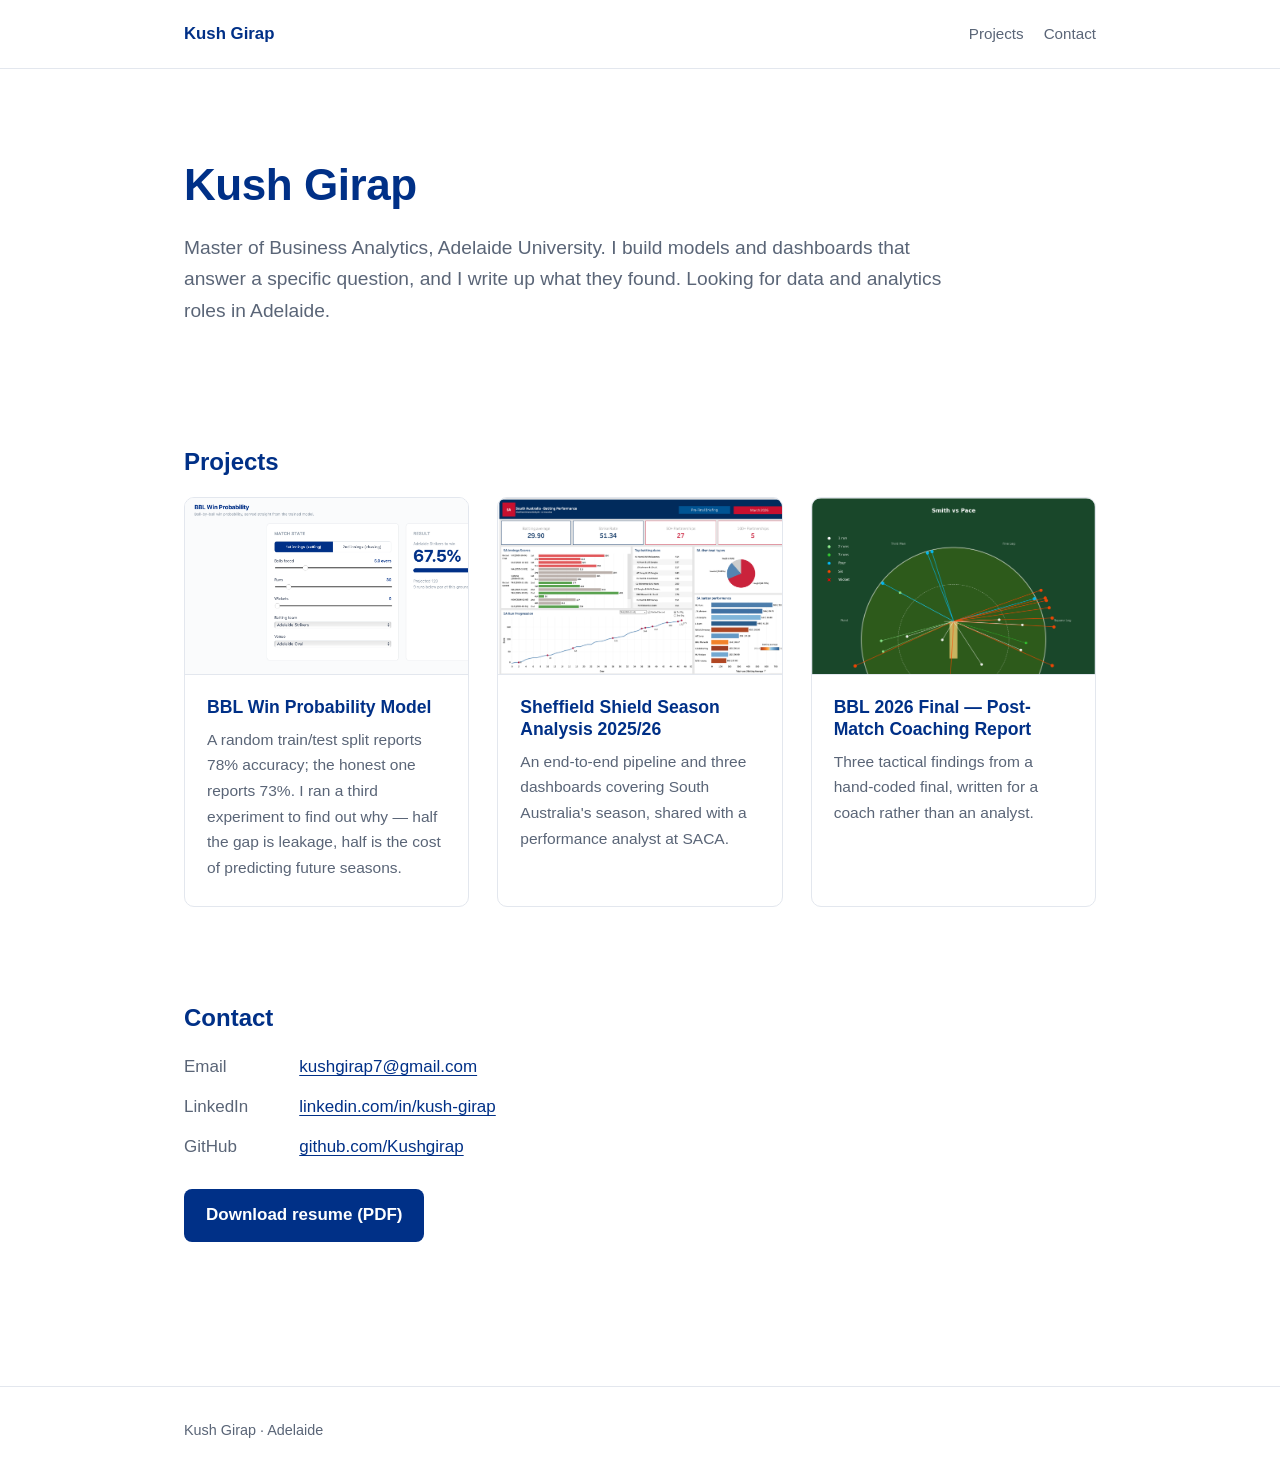
==== index.html @ 8d4a97e7 "Portfolio site: three projects, deployed to GitHub Pages" ====
<!doctype html>
<html lang="en">
<head>
  <meta charset="utf-8">
  <meta name="viewport" content="width=device-width, initial-scale=1">
  <title>Kush Girap — Data &amp; Analytics</title>
  <meta name="description" content="Kush Girap, Master of Business Analytics (Adelaide University). Data and analytics portfolio.">
  <link rel="stylesheet" href="css/style.css">
</head>
<body>

<header class="site-header">
  <div class="wrap">
    <a class="site-name" href="./">Kush Girap</a>
    <nav class="site-nav" aria-label="Main">
      <a href="#projects">Projects</a>
      <a href="#contact">Contact</a>
    </nav>
  </div>
</header>

<main>

  <section class="intro">
    <div class="wrap">
      <h1>Kush Girap</h1>
      <p>
        Master of Business Analytics, Adelaide University. I build models and
        dashboards that answer a specific question, and I write up what they found.
        Looking for data and analytics roles in Adelaide.
      </p>
    </div>
  </section>

  <section class="section" id="projects">
    <div class="wrap">
      <h2>Projects</h2>
      <div class="cards">

        <a class="card" href="projects/bbl-win-probability/">
          <img src="images/bbl-win-probability.png" width="2476" height="1190"
               alt="BBL win probability app showing match state sliders and a 67.5% win probability for Adelaide Strikers">
          <div class="card-body">
            <h3>BBL Win Probability Model</h3>
            <p>A random train/test split reports 78% accuracy; the honest one reports 73%. I ran a third experiment to find out why — half the gap is leakage, half is the cost of predicting future seasons.</p>
          </div>
        </a>

        <a class="card" href="projects/sheffield-shield-2025-26/">
          <img src="images/sheffield-shield-dashboard.png" width="2940" height="1766"
               alt="Tableau dashboard of South Australia batting performance in the 2025/26 Sheffield Shield">
          <div class="card-body">
            <h3>Sheffield Shield Season Analysis 2025/26</h3>
            <p>An end-to-end pipeline and three dashboards covering South Australia's season, shared with a performance analyst at SACA.</p>
          </div>
        </a>

        <a class="card" href="projects/bbl-2026-final-report/">
          <img src="images/bbl-final-wagon-wheel.png" width="1392" height="1392"
               alt="Wagon wheel chart of shots played against pace bowling">
          <div class="card-body">
            <h3>BBL 2026 Final — Post-Match Coaching Report</h3>
            <p>Three tactical findings from a hand-coded final, written for a coach rather than an analyst.</p>
          </div>
        </a>

      </div>
    </div>
  </section>

  <section class="section" id="contact">
    <div class="wrap">
      <h2>Contact</h2>
      <ul class="contact-list">
        <li><span>Email</span> <a href="mailto:kushgirap7@gmail.com">kushgirap7@gmail.com</a></li>
        <li><span>LinkedIn</span> <a href="https://www.linkedin.com/in/kush-girap-a36b3a230">linkedin.com/in/kush-girap</a></li>
        <li><span>GitHub</span> <a href="https://github.com/Kushgirap">github.com/Kushgirap</a></li>
      </ul>
      <a class="button" href="resume.pdf" download="Kush-Girap-Resume.pdf">Download resume (PDF)</a>
    </div>
  </section>

</main>

<footer class="site-footer">
  <div class="wrap">Kush Girap · Adelaide</div>
</footer>

</body>
</html>
---- css/style.css ----
/* Shared styles for every page. Navy on white, system sans-serif. */

:root {
  --navy: #003087;
  --navy-dark: #00205c;
  --text: #1a202c;
  --muted: #5a6577;
  --line: #e3e7ee;
  --tint: #f7f9fc;
  --bg: #ffffff;
  --radius: 10px;
  --max: 960px;
  --gutter: 24px;
}

* { box-sizing: border-box; }

html { -webkit-text-size-adjust: 100%; }

body {
  margin: 0;
  background: var(--bg);
  color: var(--text);
  font-family: -apple-system, BlinkMacSystemFont, "Segoe UI", Roboto,
               "Helvetica Neue", Arial, sans-serif;
  font-size: 17px;
  line-height: 1.65;
}

img { max-width: 100%; height: auto; display: block; }

a { color: var(--navy); text-underline-offset: 3px; }
a:hover { color: var(--navy-dark); }

:focus-visible { outline: 3px solid var(--navy); outline-offset: 3px; }

.wrap {
  max-width: var(--max);
  margin: 0 auto;
  padding: 0 var(--gutter);
}

/* ---------- Header / footer ---------- */

.site-header {
  border-bottom: 1px solid var(--line);
  padding: 20px 0;
}

.site-header .wrap {
  display: flex;
  justify-content: space-between;
  align-items: center;
  gap: 16px;
  flex-wrap: wrap;
}

.site-name {
  font-weight: 700;
  color: var(--navy);
  text-decoration: none;
  font-size: 1.05rem;
}

.site-nav { display: flex; gap: 20px; font-size: 0.95rem; }
.site-nav a { text-decoration: none; color: var(--muted); }
.site-nav a:hover { color: var(--navy); }

.site-footer {
  border-top: 1px solid var(--line);
  margin-top: 96px;
  padding: 32px 0;
  color: var(--muted);
  font-size: 0.9rem;
}

/* ---------- Headings ---------- */

h1, h2, h3 { color: var(--navy); line-height: 1.25; margin: 0; }

h1 { font-size: clamp(2rem, 5vw, 2.75rem); letter-spacing: -0.01em; }
h2 { font-size: 1.5rem; margin-bottom: 20px; }
h3 { font-size: 1.1rem; margin-bottom: 8px; }

.eyebrow {
  text-transform: uppercase;
  letter-spacing: 0.08em;
  font-size: 0.8rem;
  font-weight: 600;
  color: var(--muted);
  margin: 0 0 12px;
}

/* ---------- Landing: intro ---------- */

.intro { padding: 88px 0 72px; }
.intro p {
  font-size: 1.2rem;
  color: var(--muted);
  max-width: 40em;
  margin: 20px 0 0;
}

/* ---------- Landing: project cards ---------- */

.section { padding: 48px 0; }

.cards {
  display: grid;
  grid-template-columns: repeat(auto-fit, minmax(270px, 1fr));
  gap: 28px;
}

.card {
  display: flex;
  flex-direction: column;
  border: 1px solid var(--line);
  border-radius: var(--radius);
  overflow: hidden;
  text-decoration: none;
  color: inherit;
  background: var(--bg);
  transition: border-color 0.15s, box-shadow 0.15s;
}

.card:hover {
  border-color: var(--navy);
  box-shadow: 0 6px 20px rgba(0, 48, 135, 0.08);
}

.card img {
  aspect-ratio: 16 / 10;
  object-fit: cover;
  object-position: top left;
  width: 100%;
  border-bottom: 1px solid var(--line);
  background: var(--tint);
}

.card-body { padding: 22px 22px 26px; }
.card-body p { margin: 0; color: var(--muted); font-size: 0.97rem; }

/* ---------- Contact ---------- */

.contact-list {
  list-style: none;
  padding: 0;
  margin: 0;
  display: grid;
  gap: 12px;
}

.contact-list span {
  display: inline-block;
  min-width: 6.5em;
  color: var(--muted);
}

.button {
  display: inline-block;
  margin-top: 28px;
  padding: 12px 22px;
  background: var(--navy);
  color: #fff;
  border-radius: 8px;
  text-decoration: none;
  font-weight: 600;
}
.button:hover { background: var(--navy-dark); color: #fff; }

.button-outline {
  background: transparent;
  color: var(--navy);
  border: 1.5px solid var(--navy);
}
.button-outline:hover { background: var(--tint); color: var(--navy-dark); }

/* ---------- Project detail pages ---------- */

.back { display: inline-block; margin-top: 40px; font-size: 0.95rem; text-decoration: none; }

.project-head { padding: 32px 0 40px; }
.project-head .lede {
  font-size: 1.2rem;
  color: var(--muted);
  max-width: 38em;
  margin: 18px 0 0;
}

.hero {
  border: 1px solid var(--line);
  border-radius: var(--radius);
  overflow: hidden;
}

.figure-caption { color: var(--muted); font-size: 0.9rem; margin: 12px 0 0; }

.block { padding: 56px 0 0; }
.block p, .block li { max-width: 40em; }
.block ul { padding-left: 1.2em; }
.block li { margin-bottom: 10px; }

.finding { margin-top: 36px; }
.finding:first-of-type { margin-top: 0; }

.metrics {
  display: grid;
  grid-template-columns: repeat(auto-fit, minmax(150px, 1fr));
  gap: 16px;
  margin: 8px 0 12px;
}

.metric {
  border: 1px solid var(--line);
  border-radius: var(--radius);
  padding: 20px;
}

.metric-label {
  text-transform: uppercase;
  letter-spacing: 0.06em;
  font-size: 0.75rem;
  font-weight: 600;
  color: var(--muted);
}

.metric-value {
  display: block;
  font-size: 2rem;
  font-weight: 700;
  color: var(--navy);
  line-height: 1.2;
  margin-top: 6px;
}

.metric-note { font-size: 0.85rem; color: var(--muted); }

/* Horizontal bars for share-of-signal style breakdowns */
.bars { list-style: none; padding: 0; margin: 20px 0; max-width: 40em; }
.bars li { margin-bottom: 14px; max-width: none; }
.bar-label { display: flex; justify-content: space-between; font-size: 0.95rem; }
.bar-track { height: 10px; background: var(--line); border-radius: 5px; margin-top: 6px; }
.bar-fill { height: 100%; background: var(--navy); border-radius: 5px; }
.bar-fill.muted { background: #9aa5b1; }

.table-scroll { overflow-x: auto; }

table { border-collapse: collapse; width: 100%; max-width: 40em; font-size: 0.95rem; }
th, td { text-align: left; padding: 10px 12px; border-bottom: 1px solid var(--line); }
th { color: var(--muted); font-weight: 600; }
td.num, th.num { text-align: right; font-variant-numeric: tabular-nums; }

.links { display: flex; flex-wrap: wrap; gap: 14px; }
.links .button { margin-top: 0; }

/* ---------- Phone ---------- */

@media (max-width: 600px) {
  :root { --gutter: 16px; }
  body { font-size: 16px; }
  .intro { padding: 56px 0 40px; }
  .intro p, .project-head .lede { font-size: 1.08rem; }
  .section { padding: 36px 0; }
  .block { padding-top: 44px; }
  .site-footer { margin-top: 64px; }
  .metric-value { font-size: 1.7rem; }
}
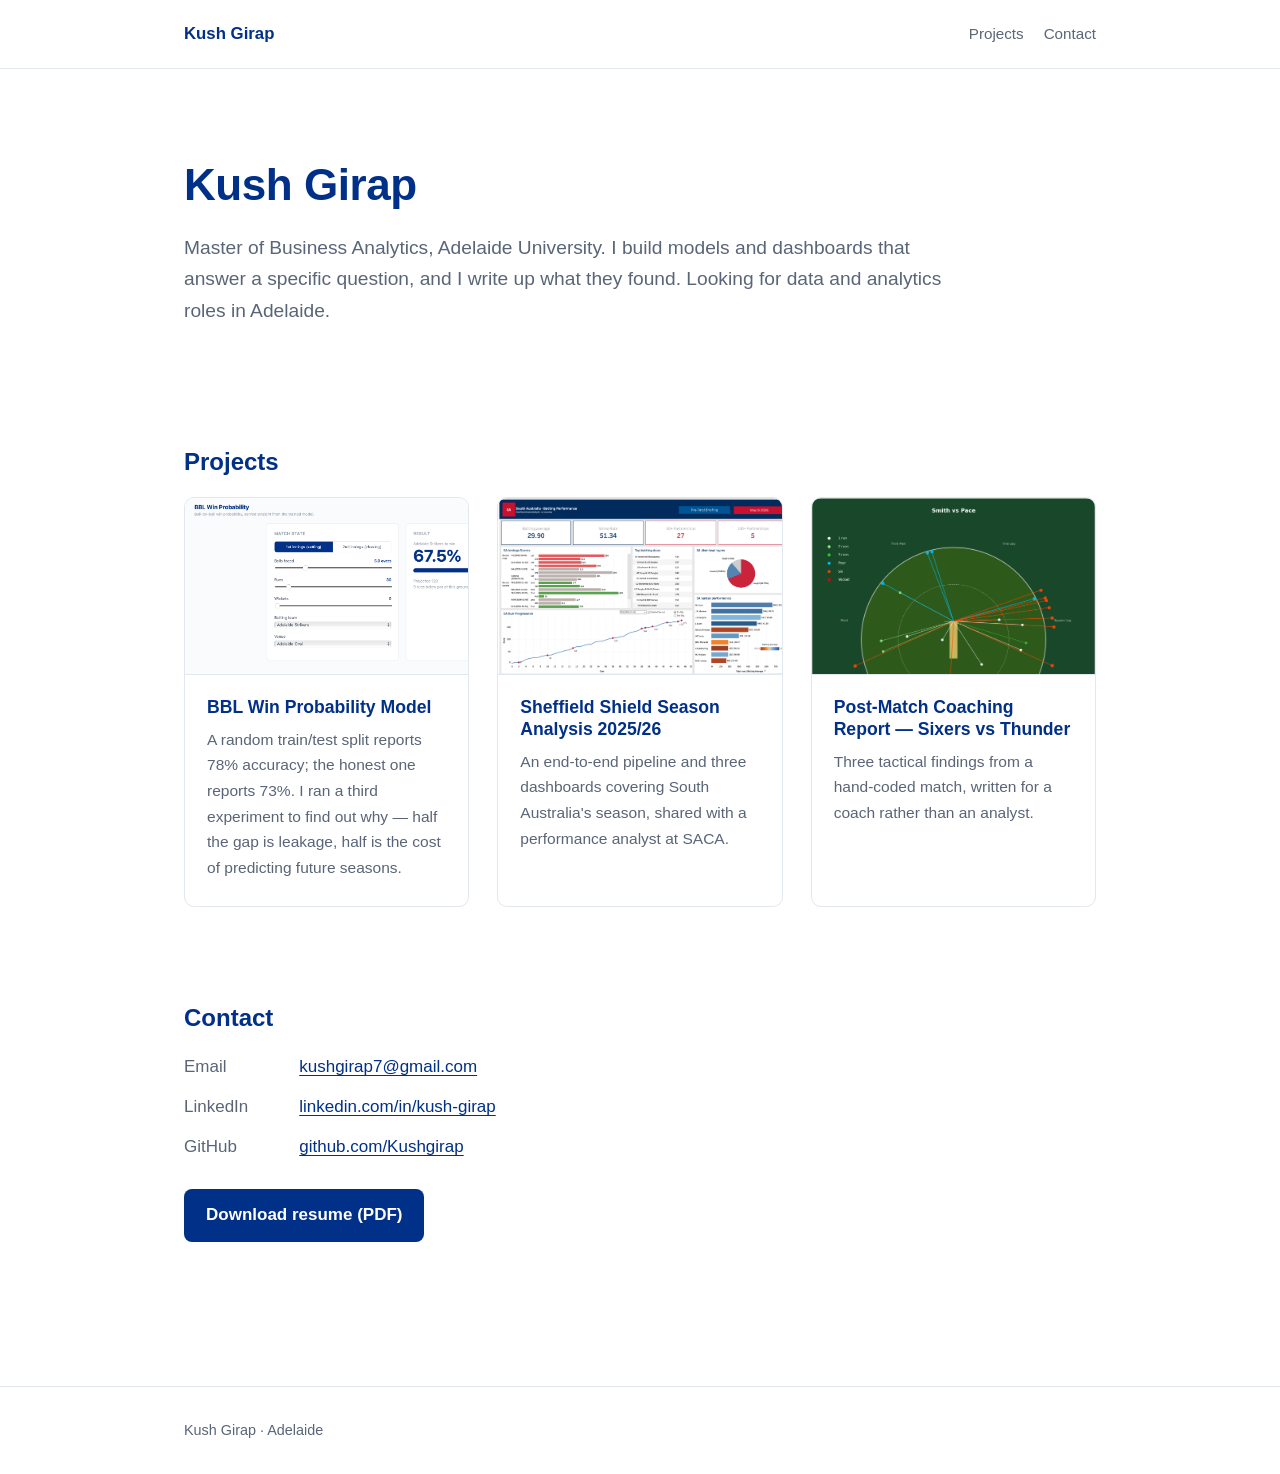
==== commit 64e802d8: "Full-bleed band layout, correct project 3 fixture" ====
--- a/index.html
+++ b/index.html
@@ -55,12 +55,12 @@
           </div>
         </a>
 
-        <a class="card" href="projects/bbl-2026-final-report/">
-          <img src="images/bbl-final-wagon-wheel.png" width="1392" height="1392"
+        <a class="card" href="projects/sixers-vs-thunder-coaching-report/">
+          <img src="images/sixers-thunder-wagon-wheel.png" width="1392" height="1392"
                alt="Wagon wheel chart of shots played against pace bowling">
           <div class="card-body">
-            <h3>BBL 2026 Final — Post-Match Coaching Report</h3>
-            <p>Three tactical findings from a hand-coded final, written for a coach rather than an analyst.</p>
+            <h3>Post-Match Coaching Report — Sixers vs Thunder</h3>
+            <p>Three tactical findings from a hand-coded match, written for a coach rather than an analyst.</p>
           </div>
         </a>
 
--- a/css/style.css
+++ b/css/style.css
@@ -180,6 +180,14 @@
 .back { display: inline-block; margin-top: 40px; font-size: 0.95rem; text-decoration: none; }
 
 .project-head { padding: 32px 0 40px; }
+
+.project-head .dateline {
+  color: var(--muted);
+  font-size: 0.95rem;
+  font-weight: 500;
+  margin: 12px 0 0;
+}
+
 .project-head .lede {
   font-size: 1.2rem;
   color: var(--muted);
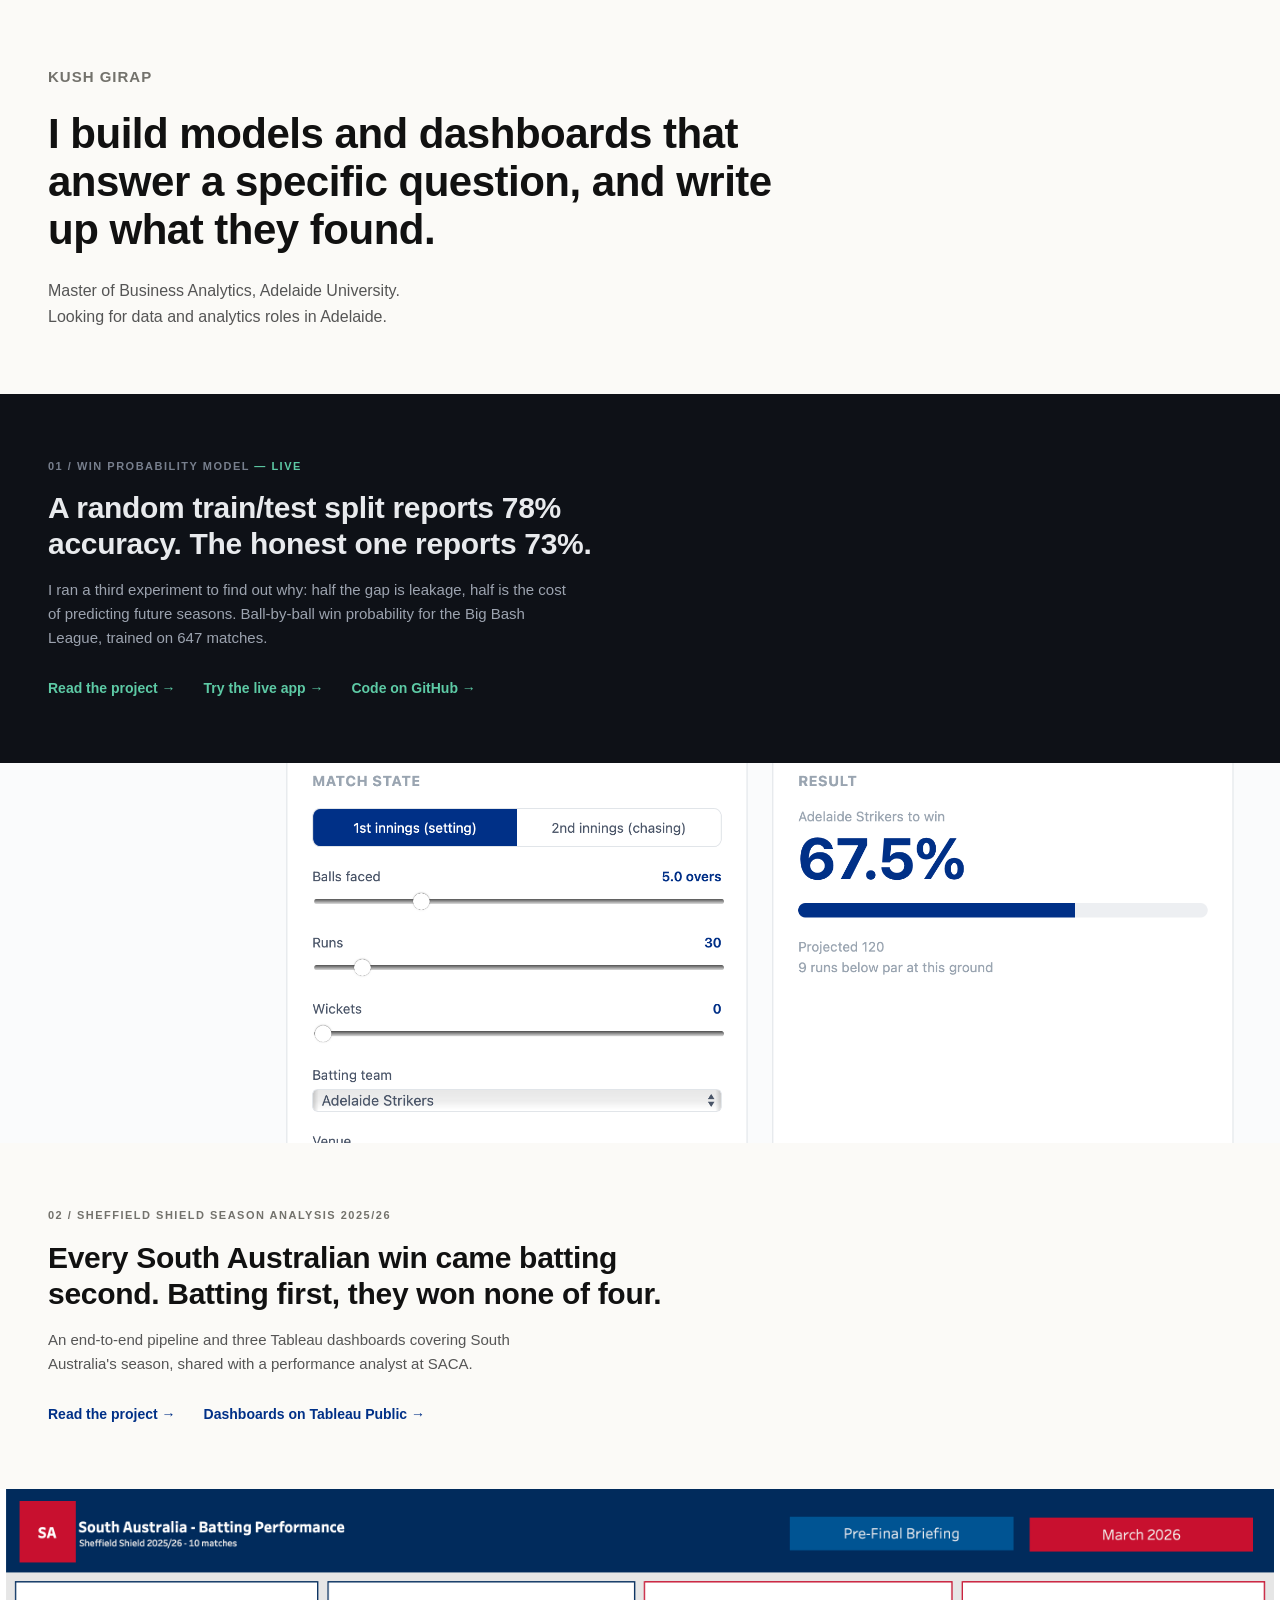
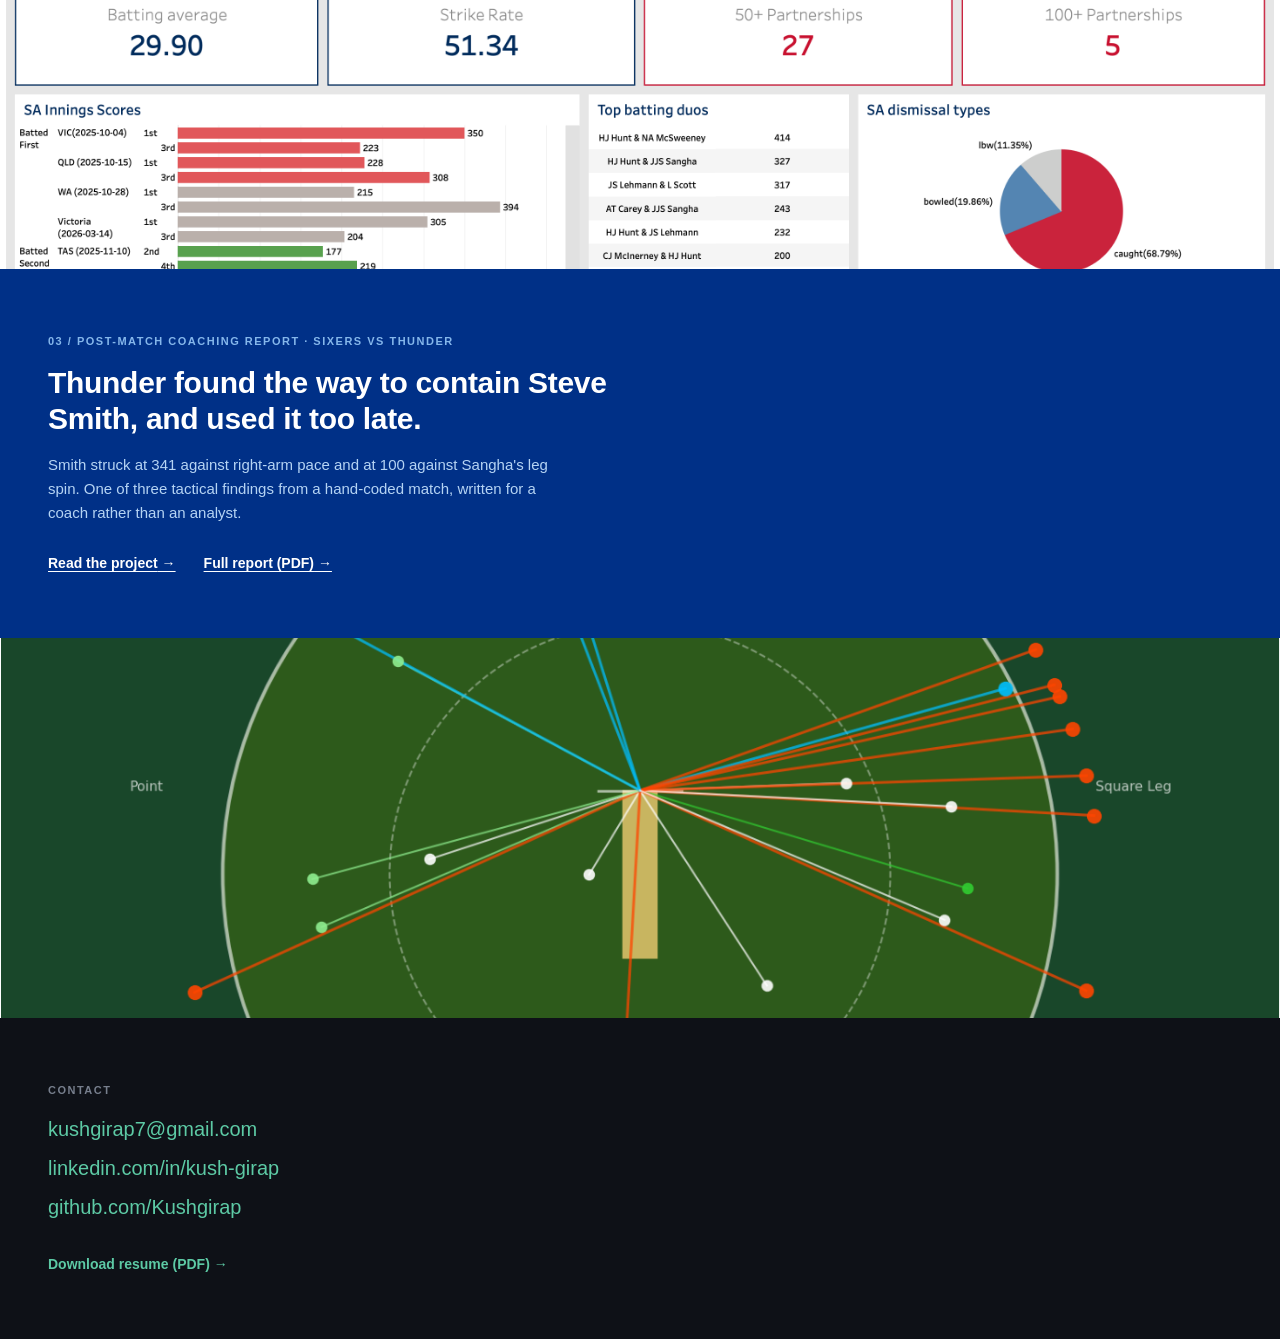
==== commit 62215769: "Full-bleed band layout, correct project 3 fixture" ====
--- a/index.html
+++ b/index.html
@@ -9,82 +9,81 @@
 </head>
 <body>
 
-<header class="site-header">
-  <div class="wrap">
-    <a class="site-name" href="./">Kush Girap</a>
-    <nav class="site-nav" aria-label="Main">
-      <a href="#projects">Projects</a>
-      <a href="#contact">Contact</a>
-    </nav>
-  </div>
-</header>
-
 <main>
 
-  <section class="intro">
-    <div class="wrap">
-      <h1>Kush Girap</h1>
-      <p>
-        Master of Business Analytics, Adelaide University. I build models and
-        dashboards that answer a specific question, and I write up what they found.
-        Looking for data and analytics roles in Adelaide.
-      </p>
+  <section class="band band-cream intro">
+    <h1 class="name">Kush Girap</h1>
+    <p class="position">I build models and dashboards that answer a specific question, and write up what they found.</p>
+    <p class="support">
+      <span>Master of Business Analytics, Adelaide University.</span>
+      <span>Looking for data and analytics roles in Adelaide.</span>
+    </p>
+  </section>
+
+  <section class="band band-dark" aria-labelledby="p1">
+    <p class="label">01 / Win probability model<span class="live"> — Live</span></p>
+    <h2 class="headline" id="p1">A random train/test split reports 78% accuracy. The honest one reports 73%.</h2>
+    <p class="support">
+      I ran a third experiment to find out why: half the gap is leakage, half is the
+      cost of predicting future seasons. Ball-by-ball win probability for the Big Bash
+      League, trained on 647 matches.
+    </p>
+    <div class="text-links">
+      <a class="text-link" href="projects/bbl-win-probability/">Read the project</a>
+      <a class="text-link" href="https://bbl-win-probability.onrender.com">Try the live app</a>
+      <a class="text-link" href="https://github.com/Kushgirap/bbl-win-probability">Code on GitHub</a>
     </div>
   </section>
+  <img class="band-image" src="images/bbl-win-probability.png" width="2476" height="1190"
+       style="object-position: 50% 45%"
+       alt="BBL win probability app showing match state sliders and a 67.5% win probability for Adelaide Strikers">
 
-  <section class="section" id="projects">
-    <div class="wrap">
-      <h2>Projects</h2>
-      <div class="cards">
-
-        <a class="card" href="projects/bbl-win-probability/">
-          <img src="images/bbl-win-probability.png" width="2476" height="1190"
-               alt="BBL win probability app showing match state sliders and a 67.5% win probability for Adelaide Strikers">
-          <div class="card-body">
-            <h3>BBL Win Probability Model</h3>
-            <p>A random train/test split reports 78% accuracy; the honest one reports 73%. I ran a third experiment to find out why — half the gap is leakage, half is the cost of predicting future seasons.</p>
-          </div>
-        </a>
-
-        <a class="card" href="projects/sheffield-shield-2025-26/">
-          <img src="images/sheffield-shield-dashboard.png" width="2940" height="1766"
-               alt="Tableau dashboard of South Australia batting performance in the 2025/26 Sheffield Shield">
-          <div class="card-body">
-            <h3>Sheffield Shield Season Analysis 2025/26</h3>
-            <p>An end-to-end pipeline and three dashboards covering South Australia's season, shared with a performance analyst at SACA.</p>
-          </div>
-        </a>
-
-        <a class="card" href="projects/sixers-vs-thunder-coaching-report/">
-          <img src="images/sixers-thunder-wagon-wheel.png" width="1392" height="1392"
-               alt="Wagon wheel chart of shots played against pace bowling">
-          <div class="card-body">
-            <h3>Post-Match Coaching Report — Sixers vs Thunder</h3>
-            <p>Three tactical findings from a hand-coded match, written for a coach rather than an analyst.</p>
-          </div>
-        </a>
-
-      </div>
+  <section class="band band-cream" aria-labelledby="p2">
+    <p class="label">02 / Sheffield Shield season analysis 2025/26</p>
+    <h2 class="headline" id="p2">Every South Australian win came batting second. Batting first, they won none of four.</h2>
+    <p class="support">
+      An end-to-end pipeline and three Tableau dashboards covering South Australia's
+      season, shared with a performance analyst at SACA.
+    </p>
+    <div class="text-links">
+      <a class="text-link" href="projects/sheffield-shield-2025-26/">Read the project</a>
+      <a class="text-link" href="https://public.tableau.com/app/profile/kush.girap/viz/SASheffieldShield202526-SeasonOverview/Matchresultsoverview">Dashboards on Tableau Public</a>
     </div>
   </section>
+  <img class="band-image" src="images/sheffield-shield-dashboard.png" width="2940" height="1766"
+       style="object-position: 50% 2%"
+       alt="Tableau dashboard of South Australia batting performance in the 2025/26 Sheffield Shield">
 
-  <section class="section" id="contact">
-    <div class="wrap">
-      <h2>Contact</h2>
-      <ul class="contact-list">
-        <li><span>Email</span> <a href="mailto:kushgirap7@gmail.com">kushgirap7@gmail.com</a></li>
-        <li><span>LinkedIn</span> <a href="https://www.linkedin.com/in/kush-girap-a36b3a230">linkedin.com/in/kush-girap</a></li>
-        <li><span>GitHub</span> <a href="https://github.com/Kushgirap">github.com/Kushgirap</a></li>
-      </ul>
-      <a class="button" href="resume.pdf" download="Kush-Girap-Resume.pdf">Download resume (PDF)</a>
+  <section class="band band-navy" aria-labelledby="p3">
+    <p class="label">03 / Post-match coaching report · Sixers vs Thunder</p>
+    <h2 class="headline" id="p3">Thunder found the way to contain Steve Smith, and used it too late.</h2>
+    <p class="support">
+      Smith struck at 341 against right-arm pace and at 100 against Sangha's leg spin.
+      One of three tactical findings from a hand-coded match, written for a coach rather
+      than an analyst.
+    </p>
+    <div class="text-links">
+      <a class="text-link" href="projects/sixers-vs-thunder-coaching-report/">Read the project</a>
+      <a class="text-link" href="sixers-vs-thunder-coaching-report.pdf">Full report (PDF)</a>
+    </div>
+  </section>
+  <img class="band-image" src="images/sixers-thunder-wagon-wheel.png" width="1392" height="1392"
+       style="object-position: 50% 45%"
+       alt="Wagon wheel chart of Steve Smith's shots against pace bowling">
+
+  <section class="band band-dark contact" id="contact" aria-labelledby="contact-label">
+    <h2 class="label" id="contact-label">Contact</h2>
+    <ul class="contact-links">
+      <li><a href="mailto:kushgirap7@gmail.com">kushgirap7@gmail.com</a></li>
+      <li><a href="https://www.linkedin.com/in/kush-girap-a36b3a230">linkedin.com/in/kush-girap</a></li>
+      <li><a href="https://github.com/Kushgirap">github.com/Kushgirap</a></li>
+    </ul>
+    <div class="text-links">
+      <a class="text-link" href="resume.pdf" download="Kush-Girap-Resume.pdf">Download resume (PDF)</a>
     </div>
   </section>
 
 </main>
 
-<footer class="site-footer">
-  <div class="wrap">Kush Girap · Adelaide</div>
-</footer>
-
 </body>
 </html>
--- a/css/style.css
+++ b/css/style.css
@@ -1,16 +1,22 @@
-/* Shared styles for every page. Navy on white, system sans-serif. */
+/* Shared styles for every page. Full-bleed colour bands, system sans-serif. */
 
 :root {
+  --cream: #FBFAF7;
+  --dark: #0E1117;
   --navy: #003087;
-  --navy-dark: #00205c;
-  --text: #1a202c;
-  --muted: #5a6577;
-  --line: #e3e7ee;
-  --tint: #f7f9fc;
-  --bg: #ffffff;
-  --radius: 10px;
-  --max: 960px;
-  --gutter: 24px;
+  --line: #E4E1D9;
+
+  /* Cream-page text, also used by detail-page bodies.
+     Label is darkened from #888780 (3.45:1) to pass 4.5:1 at 11px. */
+  --c-head: #111111;
+  --c-body: #333333;
+  --c-support: #555555;
+  --c-label: #73726C;
+  --c-link: #003087;
+
+  --pad-y: 64px;
+  --pad-x: 48px;
+  --image-h: 380px;
 }
 
 * { box-sizing: border-box; }
@@ -19,257 +25,287 @@
 
 body {
   margin: 0;
-  background: var(--bg);
-  color: var(--text);
+  background: var(--cream);
+  color: var(--c-body);
   font-family: -apple-system, BlinkMacSystemFont, "Segoe UI", Roboto,
                "Helvetica Neue", Arial, sans-serif;
-  font-size: 17px;
-  line-height: 1.65;
+  font-size: 16px;
+  line-height: 1.7;
 }
 
 img { max-width: 100%; height: auto; display: block; }
 
-a { color: var(--navy); text-underline-offset: 3px; }
-a:hover { color: var(--navy-dark); }
-
-:focus-visible { outline: 3px solid var(--navy); outline-offset: 3px; }
-
-.wrap {
-  max-width: var(--max);
-  margin: 0 auto;
-  padding: 0 var(--gutter);
-}
-
-/* ---------- Header / footer ---------- */
-
-.site-header {
-  border-bottom: 1px solid var(--line);
-  padding: 20px 0;
-}
-
-.site-header .wrap {
+a { color: var(--c-link); text-underline-offset: 3px; }
+
+:focus-visible { outline: 2px solid currentColor; outline-offset: 3px; }
+
+h1, h2, h3 { margin: 0; color: var(--c-head); }
+
+/* ---------- Bands ---------- */
+
+.band {
+  padding: var(--pad-y) var(--pad-x);
+  color: var(--b-support);
+}
+
+/* Each band sets its own palette; children read these variables. */
+.band-cream {
+  background: var(--cream);
+  --b-head: #111111;
+  --b-support: #555555;
+  --b-label: #73726C;
+  --b-link: #003087;
+}
+
+.band-dark {
+  background: var(--dark);
+  /* Label lightened from #6B7280 (3.91:1) to pass 4.5:1 at 11px. */
+  --b-head: #E8EAED;
+  --b-support: #9CA3AF;
+  --b-label: #777F8D;
+  --b-link: #5DCAA5;
+}
+
+.band-navy {
+  background: var(--navy);
+  --b-head: #FFFFFF;
+  --b-support: #B5D4F4;
+  --b-label: #85B7EB;
+  --b-link: #FFFFFF;
+}
+
+.label {
+  margin: 0 0 16px;
+  font-size: 11px;
+  letter-spacing: 1.5px;
+  text-transform: uppercase;
+  font-weight: 600;
+  line-height: 1.5;
+  color: var(--b-label, var(--c-label));
+}
+
+.label .live { color: #5DCAA5; }
+
+.headline {
+  max-width: 620px;
+  font-size: 30px;
+  line-height: 1.2;
+  font-weight: 650;
+  letter-spacing: -0.3px;
+  color: var(--b-head);
+}
+
+.support {
+  max-width: 520px;
+  margin: 16px 0 0;
+  font-size: 15px;
+  line-height: 1.6;
+  color: var(--b-support);
+}
+
+/* Inline text links with a trailing arrow */
+.text-links {
   display: flex;
-  justify-content: space-between;
-  align-items: center;
-  gap: 16px;
   flex-wrap: wrap;
-}
-
-.site-name {
-  font-weight: 700;
-  color: var(--navy);
+  gap: 8px 28px;
+  margin-top: 28px;
+}
+
+.text-link {
+  font-size: 14px;
+  font-weight: 600;
+  line-height: 1.5;
+  color: var(--b-link, var(--c-link));
   text-decoration: none;
-  font-size: 1.05rem;
-}
-
-.site-nav { display: flex; gap: 20px; font-size: 0.95rem; }
-.site-nav a { text-decoration: none; color: var(--muted); }
-.site-nav a:hover { color: var(--navy); }
-
-.site-footer {
-  border-top: 1px solid var(--line);
-  margin-top: 96px;
-  padding: 32px 0;
-  color: var(--muted);
-  font-size: 0.9rem;
-}
-
-/* ---------- Headings ---------- */
-
-h1, h2, h3 { color: var(--navy); line-height: 1.25; margin: 0; }
-
-h1 { font-size: clamp(2rem, 5vw, 2.75rem); letter-spacing: -0.01em; }
-h2 { font-size: 1.5rem; margin-bottom: 20px; }
-h3 { font-size: 1.1rem; margin-bottom: 8px; }
-
-.eyebrow {
+}
+.text-link::after { content: " \2192"; }
+.text-link:hover { text-decoration: underline; }
+
+.band-navy .text-link { text-decoration: underline; }
+
+/* Images sit flush between bands */
+.band-image {
+  width: 100%;
+  height: var(--image-h);
+  max-width: none;
+  object-fit: cover;
+}
+
+/* ---------- Landing: intro ---------- */
+
+.intro .name {
+  margin: 0 0 20px;
+  font-size: 15px;
+  letter-spacing: 1px;
   text-transform: uppercase;
-  letter-spacing: 0.08em;
-  font-size: 0.8rem;
-  font-weight: 600;
-  color: var(--muted);
-  margin: 0 0 12px;
-}
-
-/* ---------- Landing: intro ---------- */
-
-.intro { padding: 88px 0 72px; }
-.intro p {
-  font-size: 1.2rem;
-  color: var(--muted);
-  max-width: 40em;
-  margin: 20px 0 0;
-}
-
-/* ---------- Landing: project cards ---------- */
-
-.section { padding: 48px 0; }
-
-.cards {
-  display: grid;
-  grid-template-columns: repeat(auto-fit, minmax(270px, 1fr));
-  gap: 28px;
-}
-
-.card {
-  display: flex;
-  flex-direction: column;
+  font-weight: 600;
+  color: var(--b-label);
+}
+
+.intro .position {
+  max-width: 760px;
+  margin: 0;
+  font-size: 42px;
+  line-height: 1.15;
+  letter-spacing: -0.5px;
+  font-weight: 650;
+  color: var(--b-head);
+}
+
+.intro .support { font-size: 16px; margin-top: 24px; }
+.intro .support span { display: block; }
+
+/* ---------- Landing: contact ---------- */
+
+.contact-links {
+  list-style: none;
+  margin: 0;
+  padding: 0;
+}
+
+.contact-links li + li { margin-top: 10px; }
+
+.contact-links a {
+  font-size: 20px;
+  line-height: 1.4;
+  color: var(--b-link);
+  text-decoration: none;
+  overflow-wrap: anywhere;
+}
+.contact-links a:hover { text-decoration: underline; }
+
+.contact .text-links { margin-top: 32px; }
+
+/* ---------- Detail pages ---------- */
+
+.back {
+  display: inline-block;
+  margin-bottom: 32px;
+  font-size: 14px;
+  font-weight: 600;
+  color: var(--b-link);
+  text-decoration: none;
+}
+.back::before { content: "\2190  "; }
+.back:hover { text-decoration: underline; }
+
+.band-navy .back { text-decoration: underline; }
+
+/* The cream header band sits on a cream page, so give it an edge */
+.detail-head.band-cream { border-bottom: 1px solid var(--line); }
+
+.dateline {
+  margin: 14px 0 0;
+  font-size: 14px;
+  font-weight: 600;
+  color: var(--b-support);
+}
+
+.wrap { padding: 0 var(--pad-x); }
+
+.hero {
+  margin: 48px 0 0;
+  max-width: 960px;
   border: 1px solid var(--line);
-  border-radius: var(--radius);
   overflow: hidden;
-  text-decoration: none;
-  color: inherit;
-  background: var(--bg);
-  transition: border-color 0.15s, box-shadow 0.15s;
-}
-
-.card:hover {
-  border-color: var(--navy);
-  box-shadow: 0 6px 20px rgba(0, 48, 135, 0.08);
-}
-
-.card img {
-  aspect-ratio: 16 / 10;
-  object-fit: cover;
-  object-position: top left;
-  width: 100%;
-  border-bottom: 1px solid var(--line);
-  background: var(--tint);
-}
-
-.card-body { padding: 22px 22px 26px; }
-.card-body p { margin: 0; color: var(--muted); font-size: 0.97rem; }
-
-/* ---------- Contact ---------- */
-
-.contact-list {
-  list-style: none;
-  padding: 0;
-  margin: 0;
-  display: grid;
-  gap: 12px;
-}
-
-.contact-list span {
-  display: inline-block;
-  min-width: 6.5em;
-  color: var(--muted);
-}
-
-.button {
-  display: inline-block;
-  margin-top: 28px;
-  padding: 12px 22px;
-  background: var(--navy);
-  color: #fff;
-  border-radius: 8px;
-  text-decoration: none;
-  font-weight: 600;
-}
-.button:hover { background: var(--navy-dark); color: #fff; }
-
-.button-outline {
-  background: transparent;
-  color: var(--navy);
-  border: 1.5px solid var(--navy);
-}
-.button-outline:hover { background: var(--tint); color: var(--navy-dark); }
-
-/* ---------- Project detail pages ---------- */
-
-.back { display: inline-block; margin-top: 40px; font-size: 0.95rem; text-decoration: none; }
-
-.project-head { padding: 32px 0 40px; }
-
-.project-head .dateline {
-  color: var(--muted);
-  font-size: 0.95rem;
-  font-weight: 500;
+  background: #fff;
+}
+
+.hero-narrow { max-width: 640px; }
+
+.figure-caption {
   margin: 12px 0 0;
-}
-
-.project-head .lede {
-  font-size: 1.2rem;
-  color: var(--muted);
-  max-width: 38em;
-  margin: 18px 0 0;
-}
-
-.hero {
-  border: 1px solid var(--line);
-  border-radius: var(--radius);
-  overflow: hidden;
-}
-
-.figure-caption { color: var(--muted); font-size: 0.9rem; margin: 12px 0 0; }
-
-.block { padding: 56px 0 0; }
+  font-size: 14px;
+  color: var(--c-label);
+}
+
+.block { padding-top: 56px; }
+.block h2 { font-size: 22px; line-height: 1.3; margin-bottom: 16px; }
+.block h3 { font-size: 17px; line-height: 1.4; margin-bottom: 8px; }
 .block p, .block li { max-width: 40em; }
 .block ul { padding-left: 1.2em; }
 .block li { margin-bottom: 10px; }
 
 .finding { margin-top: 36px; }
 .finding:first-of-type { margin-top: 0; }
+
+.stack {
+  margin: 24px 0 0;
+  font-size: 11px;
+  letter-spacing: 1.5px;
+  text-transform: uppercase;
+  font-weight: 600;
+  color: var(--c-label);
+}
 
 .metrics {
   display: grid;
   grid-template-columns: repeat(auto-fit, minmax(150px, 1fr));
   gap: 16px;
+  max-width: 760px;
   margin: 8px 0 12px;
 }
 
 .metric {
   border: 1px solid var(--line);
-  border-radius: var(--radius);
+  background: #fff;
   padding: 20px;
 }
 
 .metric-label {
+  font-size: 11px;
+  letter-spacing: 1.5px;
   text-transform: uppercase;
-  letter-spacing: 0.06em;
-  font-size: 0.75rem;
-  font-weight: 600;
-  color: var(--muted);
+  font-weight: 600;
+  color: var(--c-label);
 }
 
 .metric-value {
   display: block;
-  font-size: 2rem;
-  font-weight: 700;
+  margin-top: 6px;
+  font-size: 30px;
+  line-height: 1.2;
+  font-weight: 650;
   color: var(--navy);
-  line-height: 1.2;
-  margin-top: 6px;
-}
-
-.metric-note { font-size: 0.85rem; color: var(--muted); }
-
-/* Horizontal bars for share-of-signal style breakdowns */
+}
+
+.metric-note { font-size: 14px; color: var(--c-support); }
+
+/* Horizontal bars for share-of-signal breakdowns */
 .bars { list-style: none; padding: 0; margin: 20px 0; max-width: 40em; }
 .bars li { margin-bottom: 14px; max-width: none; }
-.bar-label { display: flex; justify-content: space-between; font-size: 0.95rem; }
-.bar-track { height: 10px; background: var(--line); border-radius: 5px; margin-top: 6px; }
-.bar-fill { height: 100%; background: var(--navy); border-radius: 5px; }
-.bar-fill.muted { background: #9aa5b1; }
+.bar-label { display: flex; justify-content: space-between; gap: 16px; font-size: 15px; }
+.bar-track { height: 8px; background: var(--line); margin-top: 6px; }
+.bar-fill { height: 100%; background: var(--navy); }
+.bar-fill.muted { background: #A3A19A; }
 
 .table-scroll { overflow-x: auto; }
 
-table { border-collapse: collapse; width: 100%; max-width: 40em; font-size: 0.95rem; }
+table { border-collapse: collapse; width: 100%; max-width: 40em; font-size: 15px; }
 th, td { text-align: left; padding: 10px 12px; border-bottom: 1px solid var(--line); }
-th { color: var(--muted); font-weight: 600; }
+th { color: var(--c-label); font-weight: 600; font-size: 14px; }
 td.num, th.num { text-align: right; font-variant-numeric: tabular-nums; }
 
-.links { display: flex; flex-wrap: wrap; gap: 14px; }
-.links .button { margin-top: 0; }
+.site-footer {
+  margin-top: 96px;
+  padding: 32px var(--pad-x);
+  border-top: 1px solid var(--line);
+  font-size: 14px;
+  color: var(--c-label);
+}
+.site-footer .wrap { padding: 0; }
 
 /* ---------- Phone ---------- */
 
-@media (max-width: 600px) {
-  :root { --gutter: 16px; }
-  body { font-size: 16px; }
-  .intro { padding: 56px 0 40px; }
-  .intro p, .project-head .lede { font-size: 1.08rem; }
-  .section { padding: 36px 0; }
+@media (max-width: 640px) {
+  :root {
+    --pad-y: 40px;
+    --pad-x: 24px;
+    --image-h: 220px;
+  }
+  .headline { font-size: 22px; }
+  .intro .position { font-size: 28px; }
   .block { padding-top: 44px; }
+  .metric-value { font-size: 26px; }
   .site-footer { margin-top: 64px; }
-  .metric-value { font-size: 1.7rem; }
-}
+}
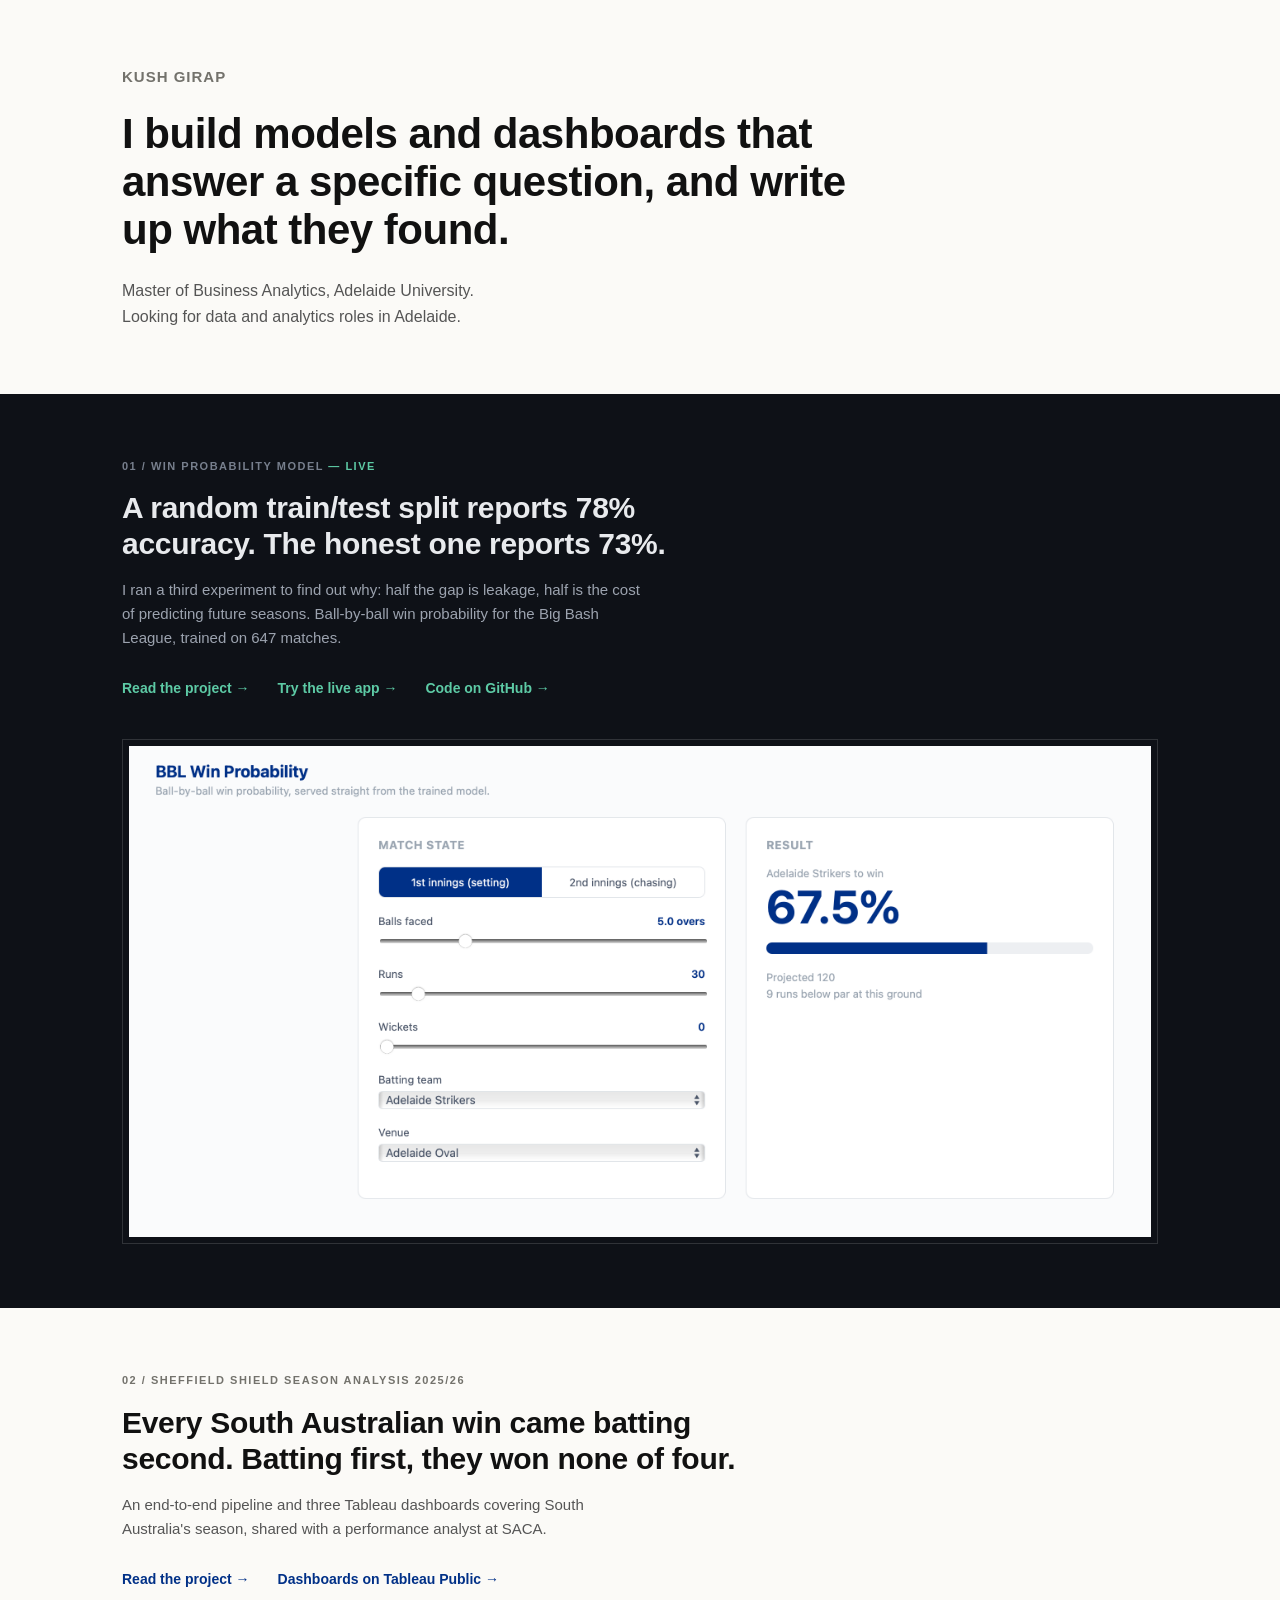
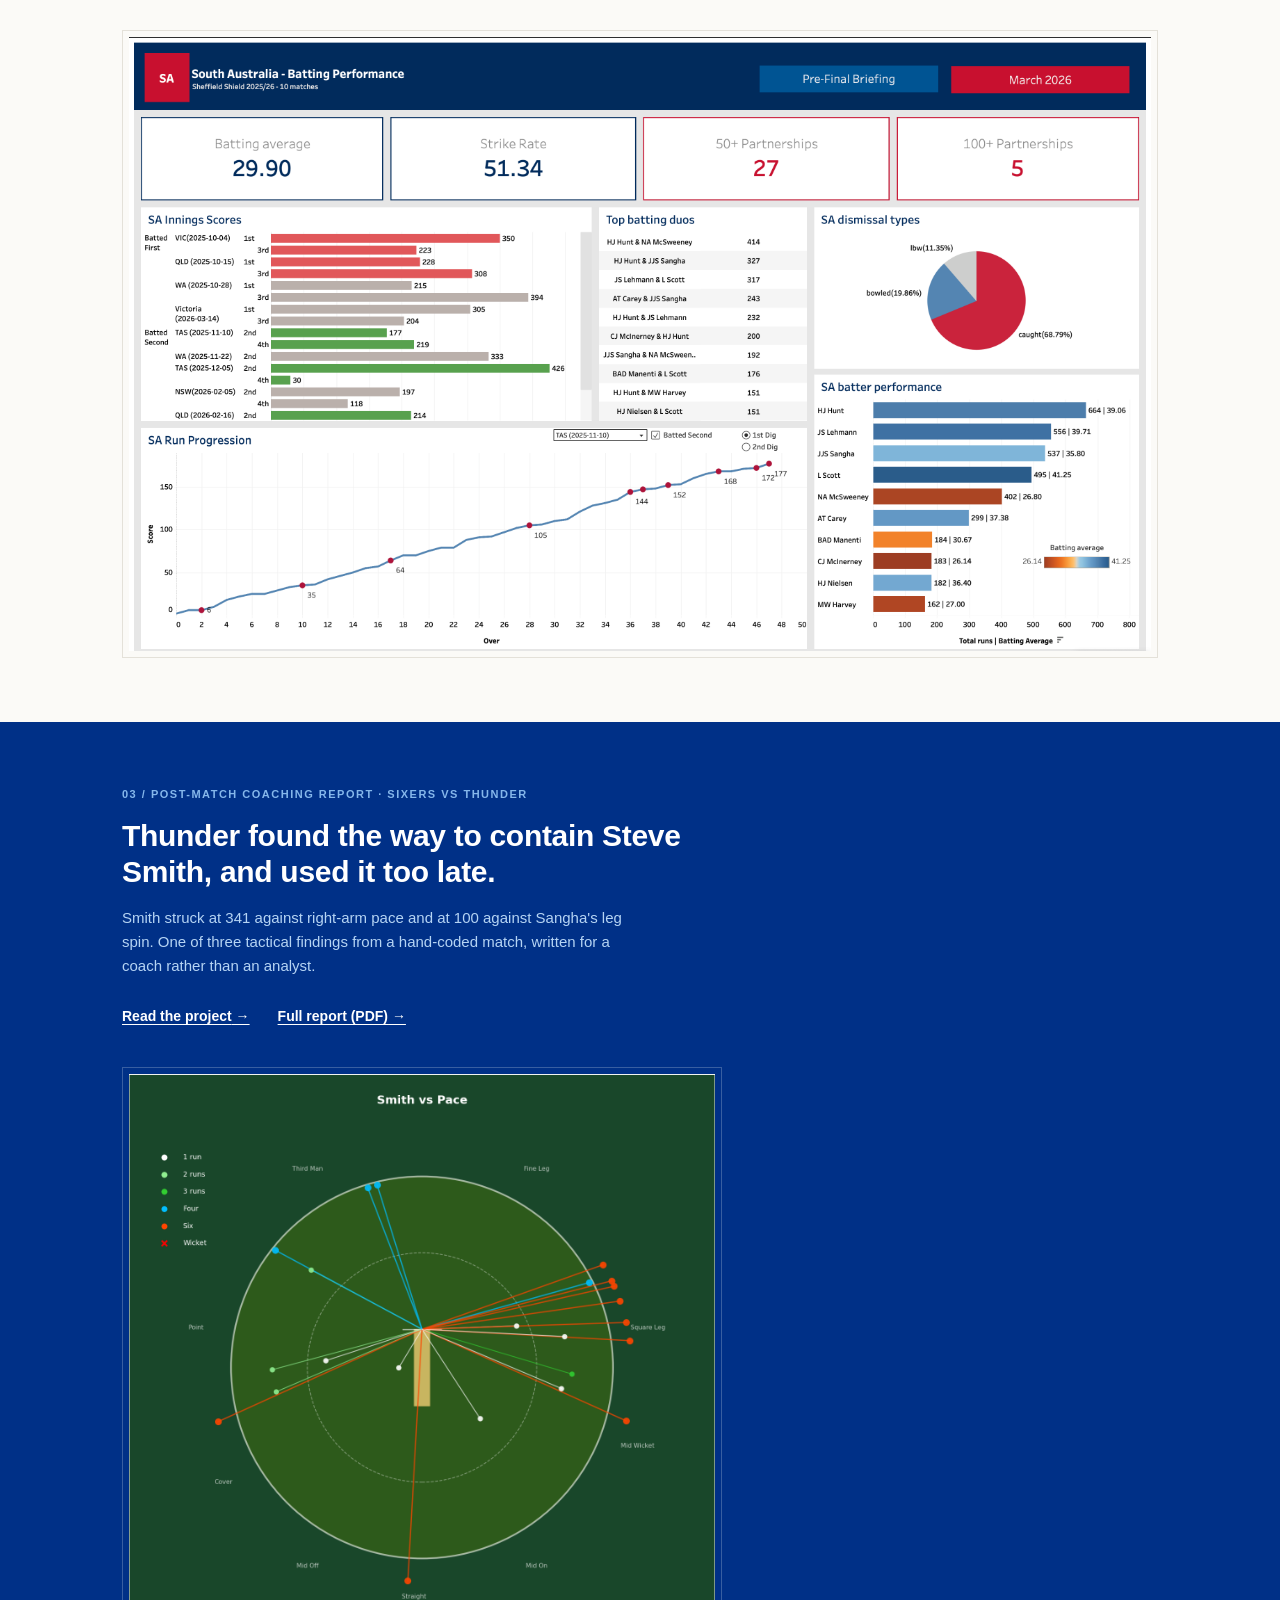
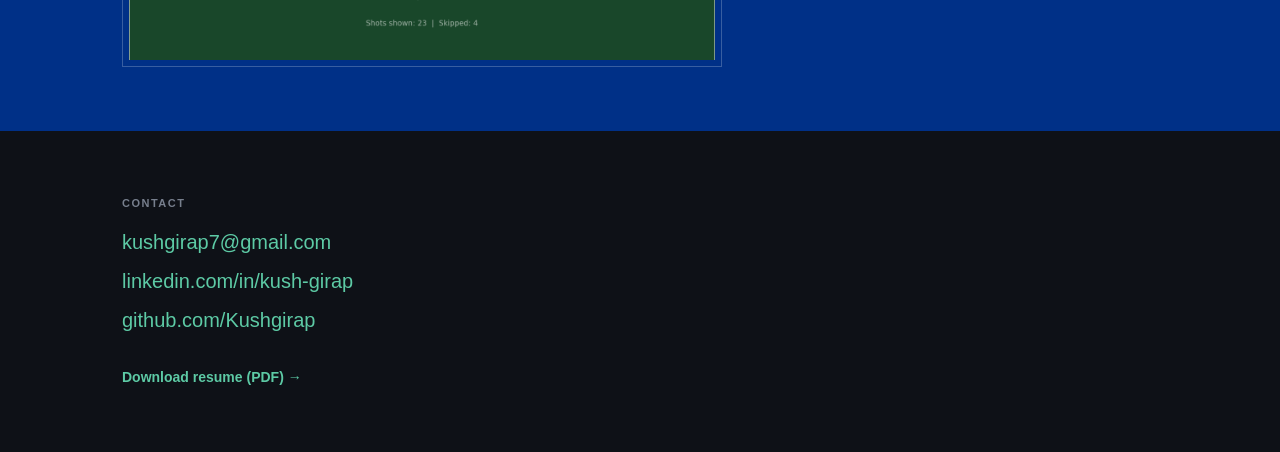
==== commit ae1740a9: "Centre content container, stop cropping screenshots" ====
--- a/index.html
+++ b/index.html
@@ -12,74 +12,87 @@
 <main>
 
   <section class="band band-cream intro">
-    <h1 class="name">Kush Girap</h1>
-    <p class="position">I build models and dashboards that answer a specific question, and write up what they found.</p>
-    <p class="support">
-      <span>Master of Business Analytics, Adelaide University.</span>
-      <span>Looking for data and analytics roles in Adelaide.</span>
-    </p>
+    <div class="container">
+      <h1 class="name">Kush Girap</h1>
+      <p class="position">I build models and dashboards that answer a specific question, and write up what they found.</p>
+      <p class="support">
+        <span>Master of Business Analytics, Adelaide University.</span>
+        <span>Looking for data and analytics roles in Adelaide.</span>
+      </p>
+    </div>
   </section>
 
   <section class="band band-dark" aria-labelledby="p1">
-    <p class="label">01 / Win probability model<span class="live"> — Live</span></p>
-    <h2 class="headline" id="p1">A random train/test split reports 78% accuracy. The honest one reports 73%.</h2>
-    <p class="support">
-      I ran a third experiment to find out why: half the gap is leakage, half is the
-      cost of predicting future seasons. Ball-by-ball win probability for the Big Bash
-      League, trained on 647 matches.
-    </p>
-    <div class="text-links">
-      <a class="text-link" href="projects/bbl-win-probability/">Read the project</a>
-      <a class="text-link" href="https://bbl-win-probability.onrender.com">Try the live app</a>
-      <a class="text-link" href="https://github.com/Kushgirap/bbl-win-probability">Code on GitHub</a>
+    <div class="container">
+      <p class="label">01 / Win probability model<span class="live"> — Live</span></p>
+      <h2 class="headline" id="p1">A random train/test split reports 78% accuracy. The honest one reports 73%.</h2>
+      <p class="support">
+        I ran a third experiment to find out why: half the gap is leakage, half is the
+        cost of predicting future seasons. Ball-by-ball win probability for the Big Bash
+        League, trained on 647 matches.
+      </p>
+      <div class="text-links">
+        <a class="text-link" href="projects/bbl-win-probability/">Read the project</a>
+        <a class="text-link" href="https://bbl-win-probability.onrender.com">Try the live app</a>
+        <a class="text-link" href="https://github.com/Kushgirap/bbl-win-probability">Code on GitHub</a>
+      </div>
+      <figure class="shot">
+        <img src="images/bbl-win-probability.png" width="2476" height="1190"
+             alt="BBL win probability app showing match state sliders and a 67.5% win probability for Adelaide Strikers">
+      </figure>
     </div>
   </section>
-  <img class="band-image" src="images/bbl-win-probability.png" width="2476" height="1190"
-       style="object-position: 50% 45%"
-       alt="BBL win probability app showing match state sliders and a 67.5% win probability for Adelaide Strikers">
 
   <section class="band band-cream" aria-labelledby="p2">
-    <p class="label">02 / Sheffield Shield season analysis 2025/26</p>
-    <h2 class="headline" id="p2">Every South Australian win came batting second. Batting first, they won none of four.</h2>
-    <p class="support">
-      An end-to-end pipeline and three Tableau dashboards covering South Australia's
-      season, shared with a performance analyst at SACA.
-    </p>
-    <div class="text-links">
-      <a class="text-link" href="projects/sheffield-shield-2025-26/">Read the project</a>
-      <a class="text-link" href="https://public.tableau.com/app/profile/kush.girap/viz/SASheffieldShield202526-SeasonOverview/Matchresultsoverview">Dashboards on Tableau Public</a>
+    <div class="container">
+      <p class="label">02 / Sheffield Shield season analysis 2025/26</p>
+      <h2 class="headline" id="p2">Every South Australian win came batting second. Batting first, they won none of four.</h2>
+      <p class="support">
+        An end-to-end pipeline and three Tableau dashboards covering South Australia's
+        season, shared with a performance analyst at SACA.
+      </p>
+      <div class="text-links">
+        <a class="text-link" href="projects/sheffield-shield-2025-26/">Read the project</a>
+        <a class="text-link" href="https://public.tableau.com/app/profile/kush.girap/viz/SASheffieldShield202526-SeasonOverview/Matchresultsoverview">Dashboards on Tableau Public</a>
+      </div>
+      <figure class="shot">
+        <img src="images/sheffield-shield-dashboard.png" width="2940" height="1766"
+             alt="Tableau dashboard of South Australia batting performance in the 2025/26 Sheffield Shield">
+      </figure>
     </div>
   </section>
-  <img class="band-image" src="images/sheffield-shield-dashboard.png" width="2940" height="1766"
-       style="object-position: 50% 2%"
-       alt="Tableau dashboard of South Australia batting performance in the 2025/26 Sheffield Shield">
 
   <section class="band band-navy" aria-labelledby="p3">
-    <p class="label">03 / Post-match coaching report · Sixers vs Thunder</p>
-    <h2 class="headline" id="p3">Thunder found the way to contain Steve Smith, and used it too late.</h2>
-    <p class="support">
-      Smith struck at 341 against right-arm pace and at 100 against Sangha's leg spin.
-      One of three tactical findings from a hand-coded match, written for a coach rather
-      than an analyst.
-    </p>
-    <div class="text-links">
-      <a class="text-link" href="projects/sixers-vs-thunder-coaching-report/">Read the project</a>
-      <a class="text-link" href="sixers-vs-thunder-coaching-report.pdf">Full report (PDF)</a>
+    <div class="container">
+      <p class="label">03 / Post-match coaching report · Sixers vs Thunder</p>
+      <h2 class="headline" id="p3">Thunder found the way to contain Steve Smith, and used it too late.</h2>
+      <p class="support">
+        Smith struck at 341 against right-arm pace and at 100 against Sangha's leg spin.
+        One of three tactical findings from a hand-coded match, written for a coach rather
+        than an analyst.
+      </p>
+      <div class="text-links">
+        <a class="text-link" href="projects/sixers-vs-thunder-coaching-report/">Read the project</a>
+        <a class="text-link" href="sixers-vs-thunder-coaching-report.pdf">Full report (PDF)</a>
+      </div>
+      <figure class="shot shot-narrow">
+        <img src="images/sixers-thunder-wagon-wheel.png" width="1392" height="1392"
+             alt="Wagon wheel chart of Steve Smith's shots against pace bowling">
+      </figure>
     </div>
   </section>
-  <img class="band-image" src="images/sixers-thunder-wagon-wheel.png" width="1392" height="1392"
-       style="object-position: 50% 45%"
-       alt="Wagon wheel chart of Steve Smith's shots against pace bowling">
 
   <section class="band band-dark contact" id="contact" aria-labelledby="contact-label">
-    <h2 class="label" id="contact-label">Contact</h2>
-    <ul class="contact-links">
-      <li><a href="mailto:kushgirap7@gmail.com">kushgirap7@gmail.com</a></li>
-      <li><a href="https://www.linkedin.com/in/kush-girap-a36b3a230">linkedin.com/in/kush-girap</a></li>
-      <li><a href="https://github.com/Kushgirap">github.com/Kushgirap</a></li>
-    </ul>
-    <div class="text-links">
-      <a class="text-link" href="resume.pdf" download="Kush-Girap-Resume.pdf">Download resume (PDF)</a>
+    <div class="container">
+      <h2 class="label" id="contact-label">Contact</h2>
+      <ul class="contact-links">
+        <li><a href="mailto:kushgirap7@gmail.com">kushgirap7@gmail.com</a></li>
+        <li><a href="https://www.linkedin.com/in/kush-girap-a36b3a230">linkedin.com/in/kush-girap</a></li>
+        <li><a href="https://github.com/Kushgirap">github.com/Kushgirap</a></li>
+      </ul>
+      <div class="text-links">
+        <a class="text-link" href="resume.pdf" download="Kush-Girap-Resume.pdf">Download resume (PDF)</a>
+      </div>
     </div>
   </section>
 
--- a/css/style.css
+++ b/css/style.css
@@ -15,8 +15,7 @@
   --c-link: #003087;
 
   --pad-y: 64px;
-  --pad-x: 48px;
-  --image-h: 380px;
+  --pad-x: 32px;
 }
 
 * { box-sizing: border-box; }
@@ -43,8 +42,15 @@
 
 /* ---------- Bands ---------- */
 
+/* Shared content column: every band and every detail page lines up on it */
+.container {
+  max-width: 1100px;
+  margin: 0 auto;
+  padding: 0 var(--pad-x);
+}
+
 .band {
-  padding: var(--pad-y) var(--pad-x);
+  padding: var(--pad-y) 0;
   color: var(--b-support);
 }
 
@@ -55,6 +61,7 @@
   --b-support: #555555;
   --b-label: #73726C;
   --b-link: #003087;
+  --b-frame: #E4E1D9;
 }
 
 .band-dark {
@@ -64,6 +71,7 @@
   --b-support: #9CA3AF;
   --b-label: #777F8D;
   --b-link: #5DCAA5;
+  --b-frame: rgba(255, 255, 255, 0.14);
 }
 
 .band-navy {
@@ -72,6 +80,7 @@
   --b-support: #B5D4F4;
   --b-label: #85B7EB;
   --b-link: #FFFFFF;
+  --b-frame: rgba(255, 255, 255, 0.22);
 }
 
 .label {
@@ -123,13 +132,21 @@
 
 .band-navy .text-link { text-decoration: underline; }
 
-/* Images sit flush between bands */
-.band-image {
+/* Screenshots: whole image at its natural aspect ratio, framed, on the content edge */
+.shot {
+  margin: 40px 0 0;
+  max-width: 1100px;
+  padding: 6px;
+  border: 1px solid var(--b-frame, var(--line));
+}
+
+.shot img {
   width: 100%;
-  height: var(--image-h);
-  max-width: none;
-  object-fit: cover;
-}
+  height: auto;
+  object-fit: contain;
+}
+
+.shot-narrow { max-width: 600px; }
 
 /* ---------- Landing: intro ---------- */
 
@@ -201,17 +218,6 @@
   color: var(--b-support);
 }
 
-.wrap { padding: 0 var(--pad-x); }
-
-.hero {
-  margin: 48px 0 0;
-  max-width: 960px;
-  border: 1px solid var(--line);
-  overflow: hidden;
-  background: #fff;
-}
-
-.hero-narrow { max-width: 640px; }
 
 .figure-caption {
   margin: 12px 0 0;
@@ -288,12 +294,11 @@
 
 .site-footer {
   margin-top: 96px;
-  padding: 32px var(--pad-x);
+  padding: 32px 0;
   border-top: 1px solid var(--line);
   font-size: 14px;
   color: var(--c-label);
 }
-.site-footer .wrap { padding: 0; }
 
 /* ---------- Phone ---------- */
 
@@ -301,8 +306,8 @@
   :root {
     --pad-y: 40px;
     --pad-x: 24px;
-    --image-h: 220px;
   }
+  .shot { margin-top: 32px; padding: 4px; }
   .headline { font-size: 22px; }
   .intro .position { font-size: 28px; }
   .block { padding-top: 44px; }
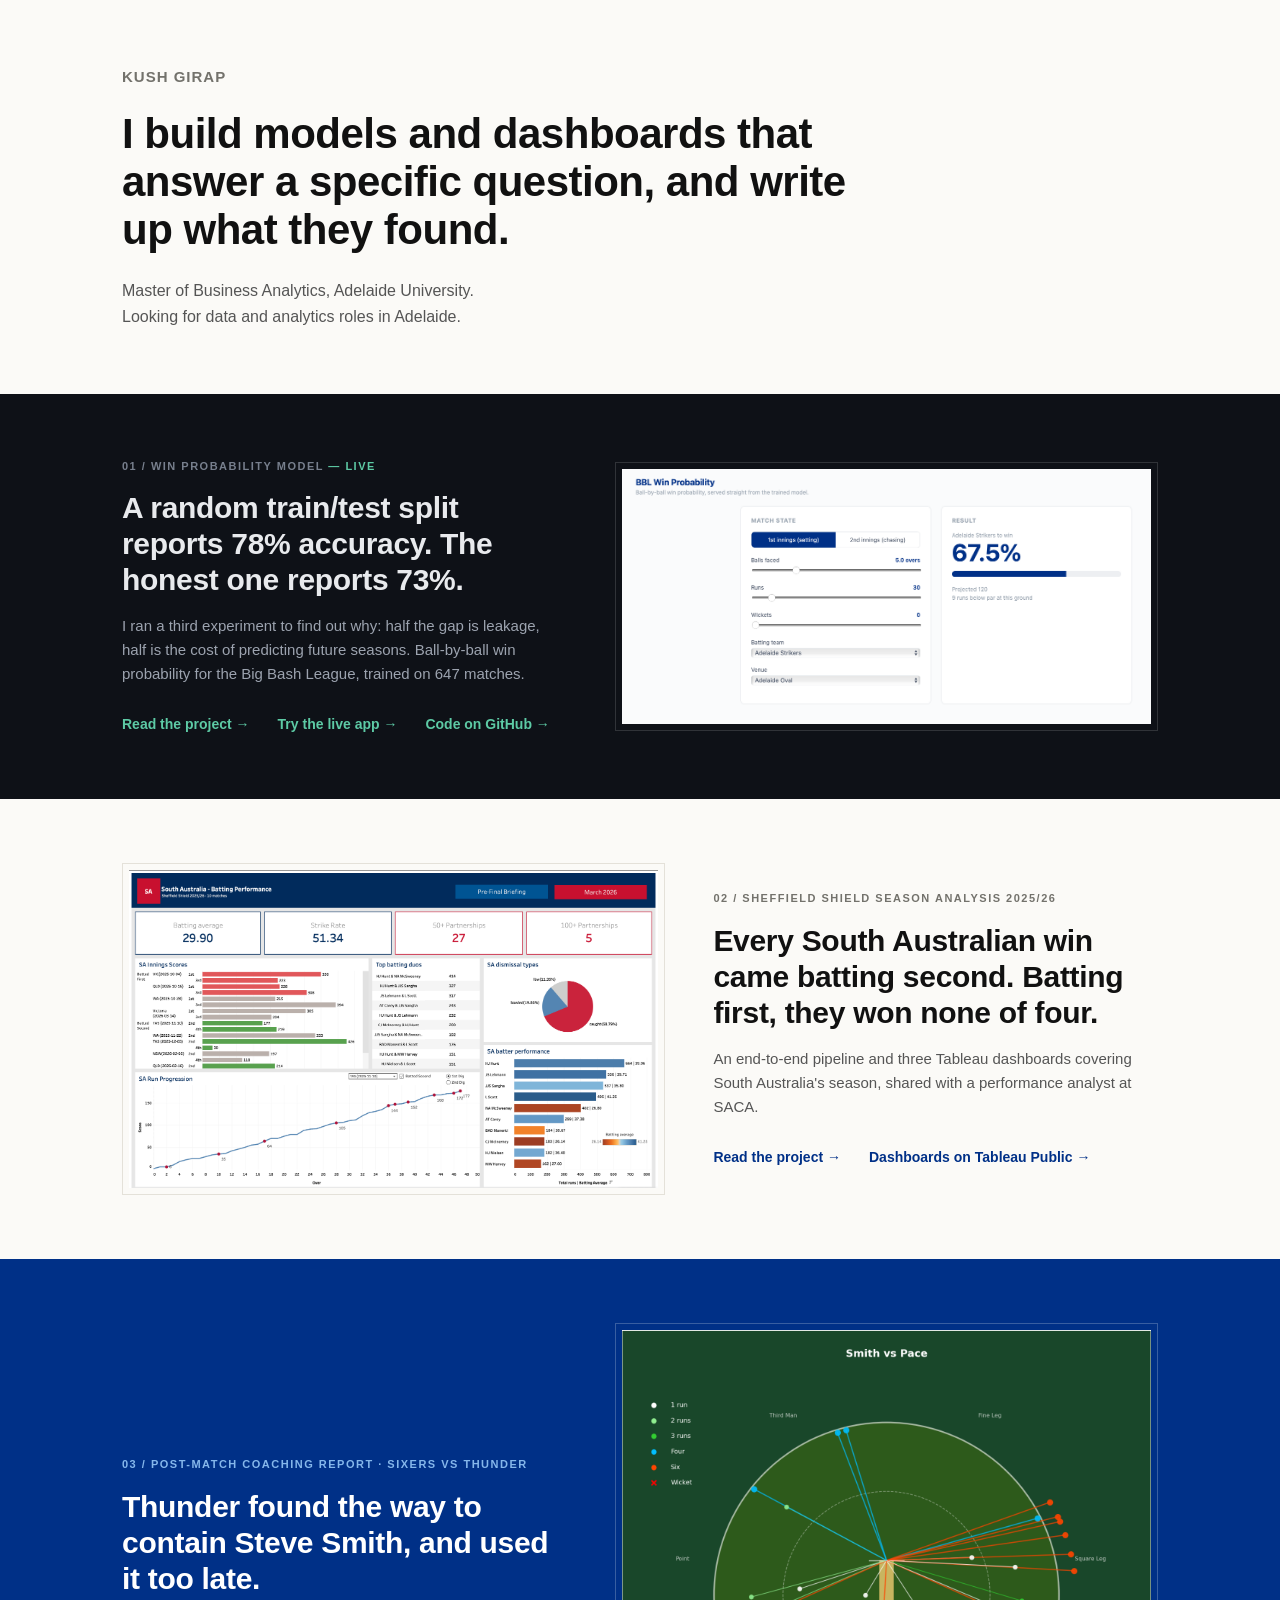
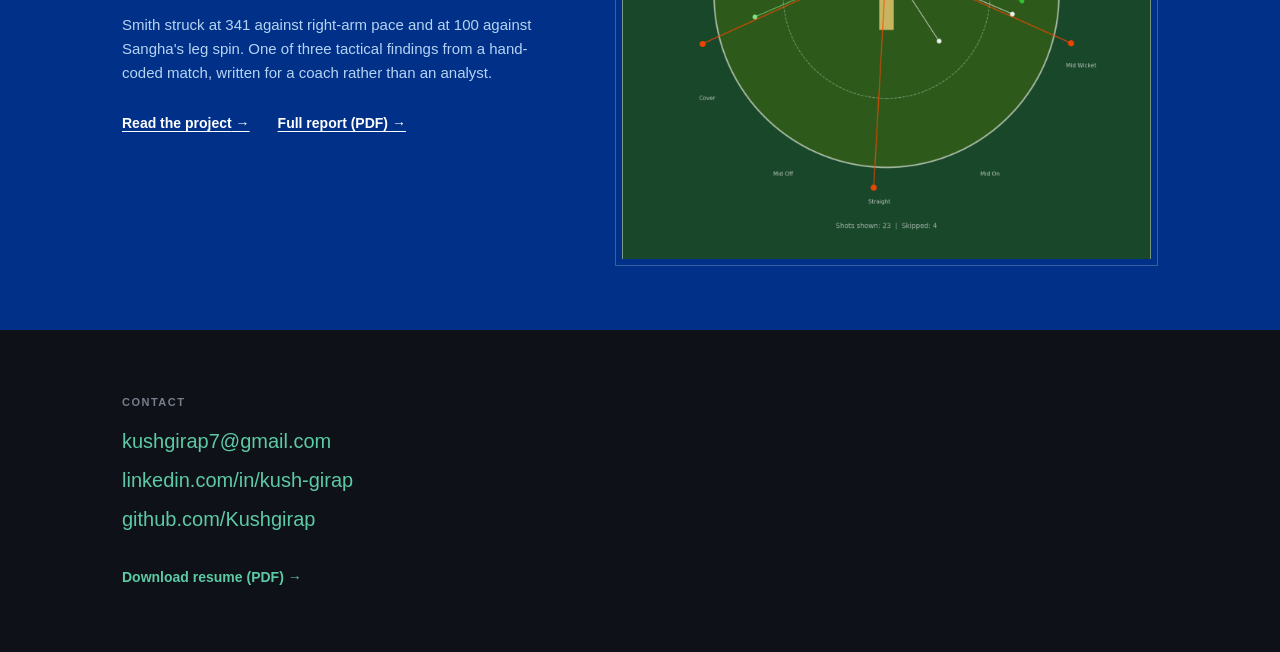
==== commit 73820971: "Two-column alternating project bands" ====
--- a/index.html
+++ b/index.html
@@ -23,18 +23,20 @@
   </section>
 
   <section class="band band-dark" aria-labelledby="p1">
-    <div class="container">
-      <p class="label">01 / Win probability model<span class="live"> — Live</span></p>
-      <h2 class="headline" id="p1">A random train/test split reports 78% accuracy. The honest one reports 73%.</h2>
-      <p class="support">
-        I ran a third experiment to find out why: half the gap is leakage, half is the
-        cost of predicting future seasons. Ball-by-ball win probability for the Big Bash
-        League, trained on 647 matches.
-      </p>
-      <div class="text-links">
-        <a class="text-link" href="projects/bbl-win-probability/">Read the project</a>
-        <a class="text-link" href="https://bbl-win-probability.onrender.com">Try the live app</a>
-        <a class="text-link" href="https://github.com/Kushgirap/bbl-win-probability">Code on GitHub</a>
+    <div class="container project">
+      <div class="project-text">
+        <p class="label">01 / Win probability model<span class="live"> — Live</span></p>
+        <h2 class="headline" id="p1">A random train/test split reports 78% accuracy. The honest one reports 73%.</h2>
+        <p class="support">
+          I ran a third experiment to find out why: half the gap is leakage, half is the
+          cost of predicting future seasons. Ball-by-ball win probability for the Big Bash
+          League, trained on 647 matches.
+        </p>
+        <div class="text-links">
+          <a class="text-link" href="projects/bbl-win-probability/">Read the project</a>
+          <a class="text-link" href="https://bbl-win-probability.onrender.com">Try the live app</a>
+          <a class="text-link" href="https://github.com/Kushgirap/bbl-win-probability">Code on GitHub</a>
+        </div>
       </div>
       <figure class="shot">
         <img src="images/bbl-win-probability.png" width="2476" height="1190"
@@ -44,16 +46,18 @@
   </section>
 
   <section class="band band-cream" aria-labelledby="p2">
-    <div class="container">
-      <p class="label">02 / Sheffield Shield season analysis 2025/26</p>
-      <h2 class="headline" id="p2">Every South Australian win came batting second. Batting first, they won none of four.</h2>
-      <p class="support">
-        An end-to-end pipeline and three Tableau dashboards covering South Australia's
-        season, shared with a performance analyst at SACA.
-      </p>
-      <div class="text-links">
-        <a class="text-link" href="projects/sheffield-shield-2025-26/">Read the project</a>
-        <a class="text-link" href="https://public.tableau.com/app/profile/kush.girap/viz/SASheffieldShield202526-SeasonOverview/Matchresultsoverview">Dashboards on Tableau Public</a>
+    <div class="container project project-reverse">
+      <div class="project-text">
+        <p class="label">02 / Sheffield Shield season analysis 2025/26</p>
+        <h2 class="headline" id="p2">Every South Australian win came batting second. Batting first, they won none of four.</h2>
+        <p class="support">
+          An end-to-end pipeline and three Tableau dashboards covering South Australia's
+          season, shared with a performance analyst at SACA.
+        </p>
+        <div class="text-links">
+          <a class="text-link" href="projects/sheffield-shield-2025-26/">Read the project</a>
+          <a class="text-link" href="https://public.tableau.com/app/profile/kush.girap/viz/SASheffieldShield202526-SeasonOverview/Matchresultsoverview">Dashboards on Tableau Public</a>
+        </div>
       </div>
       <figure class="shot">
         <img src="images/sheffield-shield-dashboard.png" width="2940" height="1766"
@@ -63,17 +67,19 @@
   </section>
 
   <section class="band band-navy" aria-labelledby="p3">
-    <div class="container">
-      <p class="label">03 / Post-match coaching report · Sixers vs Thunder</p>
-      <h2 class="headline" id="p3">Thunder found the way to contain Steve Smith, and used it too late.</h2>
-      <p class="support">
-        Smith struck at 341 against right-arm pace and at 100 against Sangha's leg spin.
-        One of three tactical findings from a hand-coded match, written for a coach rather
-        than an analyst.
-      </p>
-      <div class="text-links">
-        <a class="text-link" href="projects/sixers-vs-thunder-coaching-report/">Read the project</a>
-        <a class="text-link" href="sixers-vs-thunder-coaching-report.pdf">Full report (PDF)</a>
+    <div class="container project">
+      <div class="project-text">
+        <p class="label">03 / Post-match coaching report · Sixers vs Thunder</p>
+        <h2 class="headline" id="p3">Thunder found the way to contain Steve Smith, and used it too late.</h2>
+        <p class="support">
+          Smith struck at 341 against right-arm pace and at 100 against Sangha's leg spin.
+          One of three tactical findings from a hand-coded match, written for a coach rather
+          than an analyst.
+        </p>
+        <div class="text-links">
+          <a class="text-link" href="projects/sixers-vs-thunder-coaching-report/">Read the project</a>
+          <a class="text-link" href="sixers-vs-thunder-coaching-report.pdf">Full report (PDF)</a>
+        </div>
       </div>
       <figure class="shot shot-narrow">
         <img src="images/sixers-thunder-wagon-wheel.png" width="1392" height="1392"
--- a/css/style.css
+++ b/css/style.css
@@ -192,6 +192,23 @@
 .contact-links a:hover { text-decoration: underline; }
 
 .contact .text-links { margin-top: 32px; }
+
+/* ---------- Landing: two-column project bands ---------- */
+
+/* Text and image side by side on wide screens; project 2 swaps sides.
+   The markup keeps text first, so the single-column fallback reads text then image. */
+@media (min-width: 900px) {
+  .project {
+    display: grid;
+    grid-template-columns: 45fr 55fr;
+    gap: 48px;
+    align-items: center;
+  }
+  .project-reverse { grid-template-columns: 55fr 45fr; }
+  .project-reverse .project-text { order: 2; }
+  .project .headline { max-width: 100%; }
+  .project .shot { margin-top: 0; }
+}
 
 /* ---------- Detail pages ---------- */
 
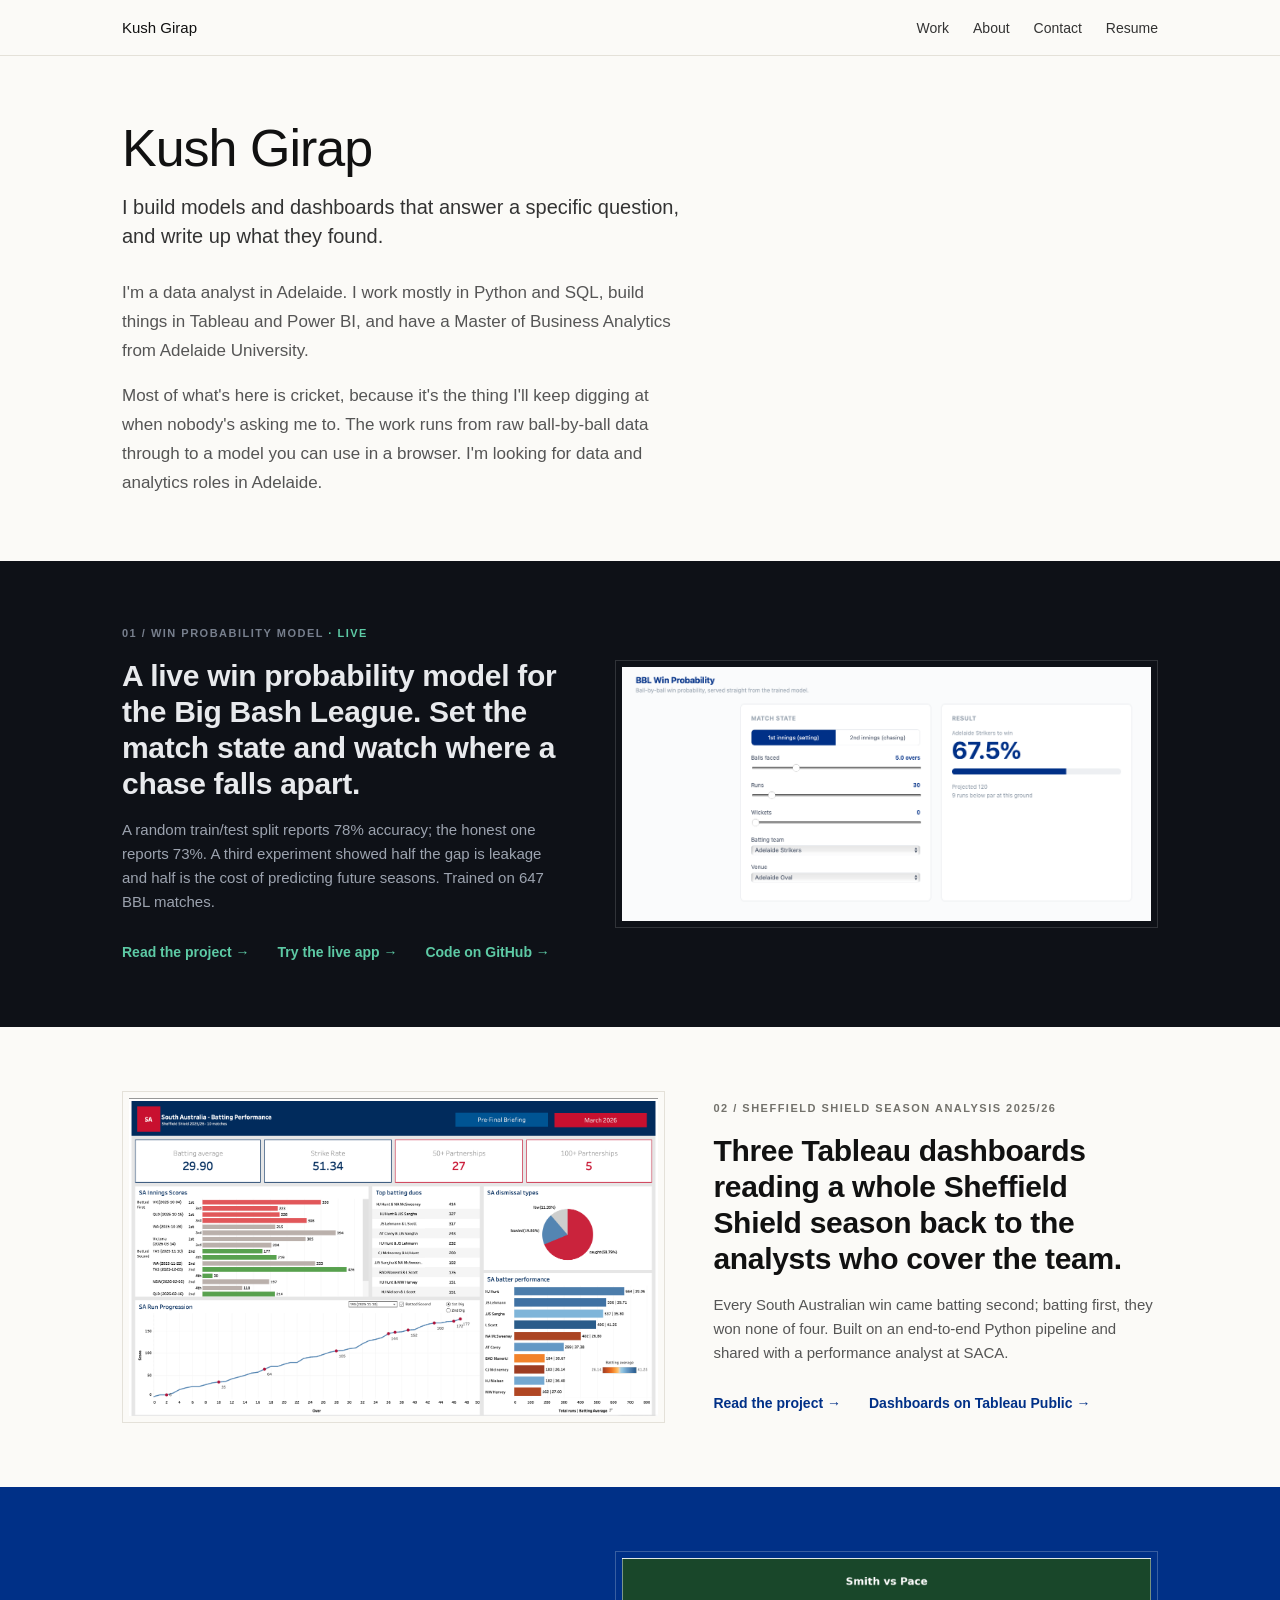
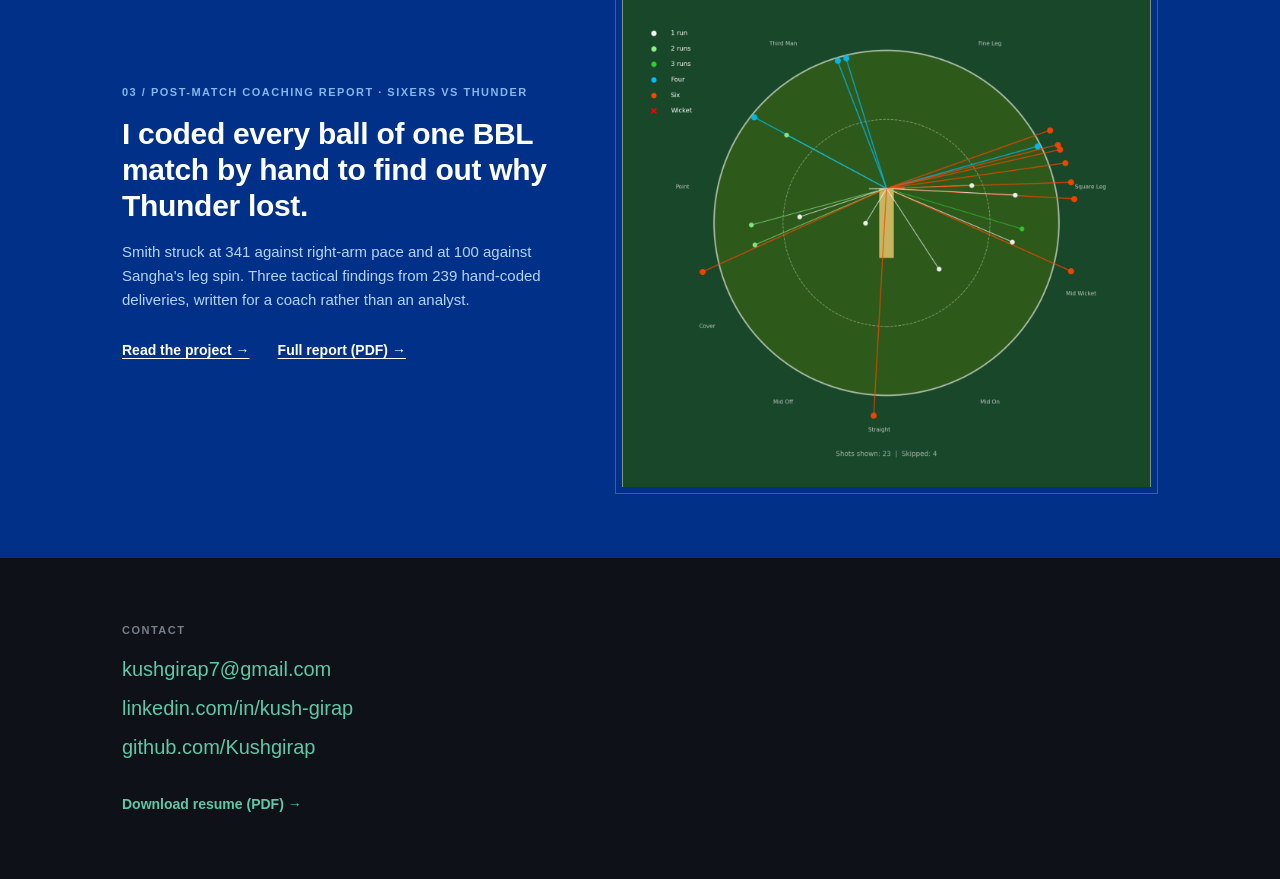
==== commit a32ded98: "Name-first hero, sticky nav, rewritten headlines, social preview cards" ====
--- a/index.html
+++ b/index.html
@@ -3,34 +3,70 @@
 <head>
   <meta charset="utf-8">
   <meta name="viewport" content="width=device-width, initial-scale=1">
-  <title>Kush Girap — Data &amp; Analytics</title>
-  <meta name="description" content="Kush Girap, Master of Business Analytics (Adelaide University). Data and analytics portfolio.">
+  <title>Kush Girap · Data &amp; Analytics</title>
+  <meta name="description" content="Kush Girap, data analyst in Adelaide. Master of Business Analytics (Adelaide University). Data and analytics portfolio.">
+  <meta property="og:type" content="website">
+  <meta property="og:site_name" content="Kush Girap">
+  <meta property="og:url" content="https://kushgirap.github.io/">
+  <meta property="og:title" content="Kush Girap · Data &amp; Analytics">
+  <meta property="og:description" content="Kush Girap, data analyst in Adelaide. Master of Business Analytics (Adelaide University). Data and analytics portfolio.">
+  <meta property="og:image" content="https://kushgirap.github.io/og-image.png">
+  <meta property="og:image:width" content="1200">
+  <meta property="og:image:height" content="630">
+  <meta property="og:image:alt" content="Kush Girap, data analyst, Adelaide">
+  <meta name="twitter:card" content="summary_large_image">
+  <meta name="twitter:title" content="Kush Girap · Data &amp; Analytics">
+  <meta name="twitter:description" content="Kush Girap, data analyst in Adelaide. Master of Business Analytics (Adelaide University). Data and analytics portfolio.">
+  <meta name="twitter:image" content="https://kushgirap.github.io/og-image.png">
+  <meta name="twitter:image:alt" content="Kush Girap, data analyst, Adelaide">
   <link rel="stylesheet" href="css/style.css">
 </head>
-<body>
+<body id="top">
+
+<nav class="site-nav" aria-label="Main">
+  <div class="container">
+    <a class="nav-name" href="#top">Kush Girap</a>
+    <ul class="nav-links">
+      <li class="nav-section"><a href="#work">Work</a></li>
+      <li class="nav-section"><a href="#about">About</a></li>
+      <li class="nav-section"><a href="#contact">Contact</a></li>
+      <li><a href="resume.pdf" target="_blank" rel="noopener">Resume</a></li>
+    </ul>
+  </div>
+</nav>
 
 <main>
 
-  <section class="band band-cream intro">
+  <section class="band band-cream intro" id="about">
     <div class="container">
       <h1 class="name">Kush Girap</h1>
       <p class="position">I build models and dashboards that answer a specific question, and write up what they found.</p>
-      <p class="support">
-        <span>Master of Business Analytics, Adelaide University.</span>
-        <span>Looking for data and analytics roles in Adelaide.</span>
-      </p>
+      <div class="bio">
+        <p>
+          I'm a data analyst in Adelaide. I work mostly in Python and SQL, build things in
+          Tableau and Power BI, and have a Master of Business Analytics from Adelaide
+          University.
+        </p>
+        <p>
+          Most of what's here is cricket, because it's the thing I'll keep digging at when
+          nobody's asking me to. The work runs from raw ball-by-ball data through to a model
+          you can use in a browser. I'm looking for data and analytics roles in Adelaide.
+        </p>
+      </div>
     </div>
   </section>
+
+  <div id="work">
 
   <section class="band band-dark" aria-labelledby="p1">
     <div class="container project">
       <div class="project-text">
-        <p class="label">01 / Win probability model<span class="live"> — Live</span></p>
-        <h2 class="headline" id="p1">A random train/test split reports 78% accuracy. The honest one reports 73%.</h2>
+        <p class="label">01 / Win probability model<span class="live"> · Live</span></p>
+        <h2 class="headline" id="p1">A live win probability model for the Big Bash League. Set the match state and watch where a chase falls apart.</h2>
         <p class="support">
-          I ran a third experiment to find out why: half the gap is leakage, half is the
-          cost of predicting future seasons. Ball-by-ball win probability for the Big Bash
-          League, trained on 647 matches.
+          A random train/test split reports 78% accuracy; the honest one reports 73%. A
+          third experiment showed half the gap is leakage and half is the cost of
+          predicting future seasons. Trained on 647 BBL matches.
         </p>
         <div class="text-links">
           <a class="text-link" href="projects/bbl-win-probability/">Read the project</a>
@@ -49,10 +85,11 @@
     <div class="container project project-reverse">
       <div class="project-text">
         <p class="label">02 / Sheffield Shield season analysis 2025/26</p>
-        <h2 class="headline" id="p2">Every South Australian win came batting second. Batting first, they won none of four.</h2>
+        <h2 class="headline" id="p2">Three Tableau dashboards reading a whole Sheffield Shield season back to the analysts who cover the team.</h2>
         <p class="support">
-          An end-to-end pipeline and three Tableau dashboards covering South Australia's
-          season, shared with a performance analyst at SACA.
+          Every South Australian win came batting second; batting first, they won none of
+          four. Built on an end-to-end Python pipeline and shared with a performance
+          analyst at SACA.
         </p>
         <div class="text-links">
           <a class="text-link" href="projects/sheffield-shield-2025-26/">Read the project</a>
@@ -70,10 +107,10 @@
     <div class="container project">
       <div class="project-text">
         <p class="label">03 / Post-match coaching report · Sixers vs Thunder</p>
-        <h2 class="headline" id="p3">Thunder found the way to contain Steve Smith, and used it too late.</h2>
+        <h2 class="headline" id="p3">I coded every ball of one BBL match by hand to find out why Thunder lost.</h2>
         <p class="support">
           Smith struck at 341 against right-arm pace and at 100 against Sangha's leg spin.
-          One of three tactical findings from a hand-coded match, written for a coach rather
+          Three tactical findings from 239 hand-coded deliveries, written for a coach rather
           than an analyst.
         </p>
         <div class="text-links">
@@ -87,6 +124,8 @@
       </figure>
     </div>
   </section>
+
+  </div>
 
   <section class="band band-dark contact" id="contact" aria-labelledby="contact-label">
     <div class="container">
--- a/css/style.css
+++ b/css/style.css
@@ -20,7 +20,17 @@
 
 * { box-sizing: border-box; }
 
-html { -webkit-text-size-adjust: 100%; }
+html {
+  -webkit-text-size-adjust: 100%;
+  scroll-behavior: smooth;
+}
+
+@media (prefers-reduced-motion: reduce) {
+  html { scroll-behavior: auto; }
+}
+
+/* Anchored sections land below the sticky bar, not under it */
+[id] { scroll-margin-top: 56px; }
 
 body {
   margin: 0;
@@ -39,6 +49,52 @@
 :focus-visible { outline: 2px solid currentColor; outline-offset: 3px; }
 
 h1, h2, h3 { margin: 0; color: var(--c-head); }
+
+/* ---------- Sticky nav ---------- */
+
+/* 92% cream keeps #111 at 15:1 and #333 at 10:1 even over black content beneath */
+.site-nav {
+  position: sticky;
+  top: 0;
+  z-index: 10;
+  height: 56px;
+  background: rgba(251, 250, 247, 0.92);
+  -webkit-backdrop-filter: blur(8px);
+  backdrop-filter: blur(8px);
+  border-bottom: 1px solid var(--line);
+}
+
+.site-nav .container {
+  height: 100%;
+  display: flex;
+  align-items: center;
+  justify-content: space-between;
+  gap: 24px;
+}
+
+.nav-name {
+  font-size: 15px;
+  font-weight: 500;
+  color: #111111;
+  text-decoration: none;
+}
+.nav-back::before { content: "\2190  "; }
+
+.nav-links {
+  display: flex;
+  gap: 24px;
+  margin: 0;
+  padding: 0;
+  list-style: none;
+}
+
+.nav-links a {
+  font-size: 14px;
+  color: #333333;
+  text-decoration: none;
+}
+
+.nav-name:hover, .nav-links a:hover { text-decoration: underline; }
 
 /* ---------- Bands ---------- */
 
@@ -151,26 +207,30 @@
 /* ---------- Landing: intro ---------- */
 
 .intro .name {
-  margin: 0 0 20px;
-  font-size: 15px;
-  letter-spacing: 1px;
-  text-transform: uppercase;
-  font-weight: 600;
-  color: var(--b-label);
+  margin: 0;
+  font-size: 52px;
+  line-height: 1.1;
+  letter-spacing: -1px;
+  font-weight: 500;
+  color: var(--b-head);
 }
 
 .intro .position {
-  max-width: 760px;
-  margin: 0;
-  font-size: 42px;
-  line-height: 1.15;
-  letter-spacing: -0.5px;
-  font-weight: 650;
-  color: var(--b-head);
-}
-
-.intro .support { font-size: 16px; margin-top: 24px; }
-.intro .support span { display: block; }
+  max-width: 560px;
+  margin: 16px 0 0;
+  font-size: 20px;
+  line-height: 1.45;
+  color: #333333;
+}
+
+.intro .bio { max-width: 560px; margin-top: 28px; }
+.intro .bio p {
+  margin: 0;
+  font-size: 17px;
+  line-height: 1.7;
+  color: var(--b-support);
+}
+.intro .bio p + p { margin-top: 16px; }
 
 /* ---------- Landing: contact ---------- */
 
@@ -212,19 +272,6 @@
 
 /* ---------- Detail pages ---------- */
 
-.back {
-  display: inline-block;
-  margin-bottom: 32px;
-  font-size: 14px;
-  font-weight: 600;
-  color: var(--b-link);
-  text-decoration: none;
-}
-.back::before { content: "\2190  "; }
-.back:hover { text-decoration: underline; }
-
-.band-navy .back { text-decoration: underline; }
-
 /* The cream header band sits on a cream page, so give it an edge */
 .detail-head.band-cream { border-bottom: 1px solid var(--line); }
 
@@ -326,7 +373,8 @@
   }
   .shot { margin-top: 32px; padding: 4px; }
   .headline { font-size: 22px; }
-  .intro .position { font-size: 28px; }
+  .intro .name { font-size: 34px; }
+  .nav-section { display: none; }
   .block { padding-top: 44px; }
   .metric-value { font-size: 26px; }
   .site-footer { margin-top: 64px; }
